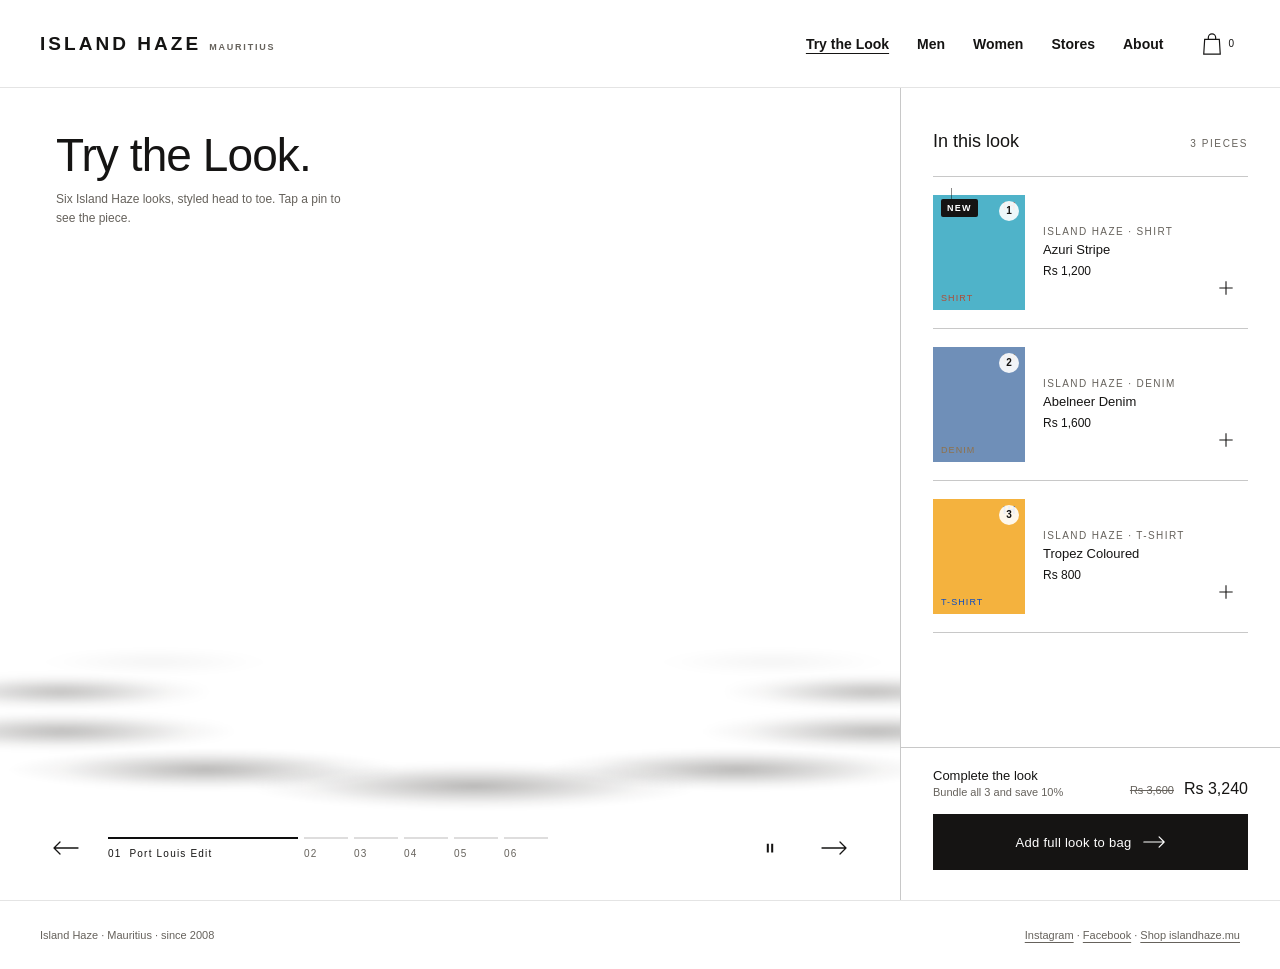
==== index.html @ d3ef1f1c "Island Haze Try the Look site Co-Authored-By: Claude Opus 5.5 <noreply@anthropic.com>" ====
<!doctype html>
<html lang="en">
<head>
<meta charset="utf-8">
<meta name="viewport" content="width=device-width,initial-scale=1">
<meta name="theme-color" content="#ffffff">
<title>Try the Look — Island Haze</title>
<meta name="description" content="Six Island Haze looks, styled head to toe. Explore the runway, isolate a look, and tap a pin to see the piece.">
<link rel="preload" as="image" href="https://reel-ref-try-the-look.vercel.app/assets/model-1-640.webp" fetchpriority="high">
<link rel="stylesheet" href="assets/css/site.css">
<link rel="stylesheet" href="assets/css/runway.css">
<script src="assets/js/data.js" defer></script>
<script src="assets/js/bag.js" defer></script>
<script src="assets/js/runway.js" defer></script>
</head>
<body>
<header class="site-header shopify-section-group-header-group">
  <a href="./" class="brand" aria-label="Island Haze home">ISLAND HAZE<small>MAURITIUS</small></a>
  <nav aria-label="Main navigation">
    <a href="./" aria-current="page">Try the Look</a>
    <a href="https://islandhaze.mu/men.html" target="_blank" rel="noopener noreferrer">Men</a>
    <a href="https://islandhaze.mu/women.html" target="_blank" rel="noopener noreferrer">Women</a>
    <a href="stores.html">Stores</a>
    <a href="about.html">About</a>
  </nav>
  <button id="open-bag" type="button" aria-label="Open styling bag">
    <svg width="22" height="24" viewBox="0 0 24 26" fill="none" stroke="currentColor" stroke-width="1.3" aria-hidden="true"><path d="M4 8h16l1 16H3L4 8zM8 8V6a4 4 0 0 1 8 0v2"/></svg>
    <span data-cart-count>0</span>
  </button>
</header>

<main id="runway">
  <runway-section id="Runway-islandhaze__the_runway" class="rw rw--add-icon rw--popup rw--list has-dividers has-border"
    data-feel="balanced" data-blur="true" data-mblur="true" data-style="ring" data-mstyle="classic" data-fit="true"
    data-height-mode="original" data-height-vh="100" data-mheight-mode="custom" data-mheight-vh="109" data-reflect="false"
    data-autoplay="true" data-speed="5000" data-after-add="stay" data-bundle-code=""
    data-msg-choose="Pick a size for: [items]" data-msg-error="Couldn’t add to bag. Please try again." data-msg-soldout="Sold out"
    style="--rw-c-stage:#ffffff;--rw-c-panel:#ffffff;--rw-c-text:#151413;--rw-c-muted:#66625c;--rw-c-accent:#0e0e0e;--rw-c-on-accent:#ffffff;--rw-c-line:#c8c8c8;--rw-card:#DFDFDF;--rw-hf:var(--font-heading--family, inherit);--rw-hw:400;--rw-h-d:46px;--rw-h-m:24px;--rw-sub-d:12px;--rw-sub-m:12px;--rw-eyebrow-d:11px;--rw-eyebrow-m:10px;--rw-label-d:10px;--rw-label-m:9px;--rw-chip-d:17px;--rw-chip-m:18px;--rw-ph-d:18px;--rw-ph-m:16px;--rw-pt-size-d:13px;--rw-pt-size-m:12px;--rw-price-d:12px;--rw-price-m:12px;--rw-opt-d:11px;--rw-opt-m:11px;--rw-total-d:16px;--rw-total-m:16px;--rw-thumb-d:92px;--rw-thumb-m:62px;--rw-tag-top:18px;--rw-tag-left:0px;--rw-thumb-radius:0px;--rw-morph:900ms;--rw-bar-r:20px;--rw-panel-w:380px;--rw-panel-pad-d:32px;--rw-radius:0px;--rw-max:none;--rw-speed:5s;--rw-ax:40%;--rw-btn-radius:0px;--rw-pill-radius:30px;--rw-add-radius:20px"></runway-section>
</main>

<footer class="site-footer">
  <span>Island Haze · Mauritius · since 2008</span>
  <span><a href="https://www.instagram.com/island.haze/" target="_blank" rel="noopener noreferrer">Instagram</a> · <a href="https://www.facebook.com/islandhaze.mu" target="_blank" rel="noopener noreferrer">Facebook</a> · <a href="https://islandhaze.mu/" target="_blank" rel="noopener noreferrer">Shop islandhaze.mu</a></span>
</footer>

<dialog id="bag-dialog" aria-labelledby="bag-title">
  <div class="bag-heading"><h2 id="bag-title">Your styling bag</h2><button id="close-bag" type="button" aria-label="Close styling bag">×</button></div>
  <p class="bag-note">A local outfit shortlist. No payment or order is collected here. Open a piece on islandhaze.mu to buy it.</p>
  <div id="bag-items"></div>
  <p id="bag-total"></p>
  <button id="export-bag" type="button">Download outfit shortlist</button>
</dialog>
<div id="bag-status" role="status" aria-live="polite"></div>
</body>
</html>
---- assets/css/site.css ----
@font-face {
  font-family: Inter;
  src: url(https://reel-ref-try-the-look.vercel.app/assets/inter-600.woff2) format('woff2');
  font-weight: 600; font-style: normal; font-display: swap;
}
:root {
  color-scheme: light;
  --font-body--family: Helvetica, Arial, sans-serif;
  --font-body--weight: 400;
  --font-heading--family: Helvetica, Arial, sans-serif;
  --font-heading--weight: 400;
  --color-primary-button-background: #151413;
  --color-primary-button-text: #fff;
  --style-border-radius-buttons-primary: 0px;
}
* { box-sizing: border-box }
html, body { margin: 0; padding: 0; max-width: 100%; font-family: Helvetica, Arial, sans-serif; color: #151413; background: #fff }
body { overflow-x: hidden }
button, input, select { font: inherit }
a { color: inherit; text-decoration: none }
button { color: inherit }
button, a { -webkit-tap-highlight-color: transparent }
button:focus-visible, a:focus-visible { outline: 2px solid #151413; outline-offset: 4px }
[hidden] { display: none !important }

/* ---------- Header ---------- */
.site-header { height: 88px; padding: 0 40px; display: flex; align-items: center; gap: 32px; border-bottom: 1px solid #e4e4e4; background: #fff; position: relative; z-index: 50 }
.brand { margin-right: auto; display: inline-flex; align-items: baseline; gap: 8px; font-family: Inter, Helvetica, Arial, sans-serif; font-weight: 600; font-size: 19px; letter-spacing: .16em; white-space: nowrap }
.brand small { font-size: 9px; letter-spacing: .2em; color: #66625c; font-weight: 600 }
.site-header nav { display: flex; gap: 28px; font-size: 14px; font-weight: 600; font-family: Inter, Helvetica, Arial, sans-serif }
.site-header nav a { padding: 12px 0 }
.site-header nav a:hover, .site-header nav a[aria-current="page"] { text-decoration: underline; text-underline-offset: 4px }
#open-bag { display: flex; align-items: center; justify-content: center; gap: 5px; background: none; border: 0; min-width: 44px; min-height: 44px; cursor: pointer }
#open-bag span { font-size: 10px }
@media (max-width: 749px) {
  .site-header { height: 68px; padding: 0 20px; gap: 18px }
  .brand { font-size: 14px; letter-spacing: .12em }
  .brand small { display: none }
  .site-header nav { gap: 14px; font-size: 11px }
  .site-header nav a { padding: 15px 0 }
  .site-header nav a:nth-child(2), .site-header nav a:nth-child(3), .site-header nav a:nth-child(5) { display: none }
  #open-bag { margin-left: 8px }
}

/* ---------- Placeholder tile (until real product photos are added) ---------- */
.ih-ph { display: grid; place-items: end start; width: 100%; height: 100%; padding: 8px; background: var(--ph, #ddd); position: relative; overflow: hidden }
.ih-ph::before { content: "IH"; position: absolute; right: 8px; top: 6px; font: 600 11px/1 Inter, Helvetica, Arial, sans-serif; letter-spacing: .14em; color: rgb(255 255 255/.85); mix-blend-mode: difference }
.ih-ph span { font-size: 9px; letter-spacing: .12em; text-transform: uppercase; color: #fff; mix-blend-mode: difference; line-height: 1.2 }

/* ---------- Bag dialog + toast ---------- */
#bag-dialog { border: 1px solid #d9d9d9; background: #fff; color: #151413; padding: 24px; width: min(560px, calc(100vw - 32px)); max-height: 85dvh; overflow: auto }
#bag-dialog::backdrop { background: #0005; backdrop-filter: blur(4px) }
.bag-heading { display: flex; justify-content: space-between; align-items: center; gap: 20px }
.bag-heading h2 { font-size: 25px; font-weight: 400; margin: 0 }
#close-bag { font-size: 28px; width: 44px; height: 44px; background: none; border: 0; cursor: pointer }
.bag-note { font-size: 12px; color: #666; line-height: 1.5 }
.bag-row { display: grid; grid-template-columns: 60px 1fr auto; gap: 18px; align-items: center; padding: 18px 0; border-bottom: 1px solid #ddd }
.bag-row > img, .bag-row > .ih-ph { width: 60px; height: 80px; object-fit: contain }
.bag-row h3 { font-size: 14px; font-weight: 400; margin: 0 0 8px }
.bag-row p { font-size: 12px; margin: 0 0 8px }
.bag-row a { font-size: 12px; text-decoration: underline; text-underline-offset: 3px }
.bag-remove { font-size: 20px; padding: 12px; background: none; border: 0; cursor: pointer }
#bag-total { text-align: right; font-size: 15px; padding: 12px 0; margin: 0 }
#export-bag { background: #151413; color: #fff; border: 0; padding: 16px 20px; width: 100%; cursor: pointer }
#export-bag:disabled { opacity: .4; cursor: default }
#bag-status { position: fixed; bottom: 24px; left: 50%; transform: translateX(-50%); background: #151413; color: #fff; padding: 12px 20px; font-size: 12px; z-index: 2147483002; opacity: 0; transition: opacity .25s; pointer-events: none }
#bag-status.is-on { opacity: 1 }

/* ---------- Simple content pages ---------- */
.page { max-width: 1180px; margin: 0 auto; padding: 72px 40px 96px }
.page-kicker { font-size: 10px; letter-spacing: .2em; text-transform: uppercase; color: #66625c; margin: 0 0 14px }
.page h1 { font-weight: 400; font-size: clamp(34px, 6vw, 72px); line-height: 1; letter-spacing: -.02em; margin: 0 0 20px }
.page-lede { font-size: 15px; line-height: 1.6; color: #66625c; max-width: 56ch; margin: 0 0 56px }
.store-grid { display: grid; grid-template-columns: repeat(auto-fill, minmax(250px, 1fr)); border-top: 1px solid #c8c8c8 }
.store { padding: 28px 24px 32px 0; border-bottom: 1px solid #c8c8c8 }
.store h2 { font-size: 20px; font-weight: 400; margin: 0 0 8px }
.store p { font-size: 13px; line-height: 1.55; margin: 0 0 6px; color: #66625c }
.store a { text-decoration: underline; text-underline-offset: 3px; color: #151413 }
.cols { display: grid; grid-template-columns: repeat(auto-fit, minmax(260px, 1fr)); gap: 40px; border-top: 1px solid #c8c8c8; padding-top: 32px }
.cols h2 { font-size: 13px; font-weight: 500; margin: 0 0 10px }
.cols p { font-size: 13px; line-height: 1.6; color: #66625c; margin: 0 }
.btn { display: inline-flex; align-items: center; gap: 12px; min-height: 56px; padding: 0 28px; background: #151413; color: #fff; font-size: 13px; font-weight: 500; letter-spacing: .02em; margin-top: 48px }
.site-footer { border-top: 1px solid #e4e4e4; padding: 28px 40px; display: flex; flex-wrap: wrap; gap: 12px 28px; justify-content: space-between; font-size: 11px; color: #66625c }
.site-footer a { text-decoration: underline; text-underline-offset: 3px }
@media (max-width: 749px) { .page { padding: 44px 20px 64px } .site-footer { padding: 24px 20px } }
@media (prefers-reduced-motion: reduce) { html { scroll-behavior: auto } #bag-status { transition: none } }
---- assets/css/runway.css ----
/* ===== Try the Look — runway section ===== */
runway-section {
  --rw-h: var(--rw-h-d); --rw-sub: var(--rw-sub-d); --rw-label: var(--rw-label-d); --rw-chip: var(--rw-chip-d);
  --rw-ph: var(--rw-ph-d); --rw-pt-size: var(--rw-pt-size-d); --rw-price: var(--rw-price-d); --rw-opt: var(--rw-opt-d);
  --rw-total: var(--rw-total-d); --rw-thumb: var(--rw-thumb-d); --rw-panel-pad: var(--rw-panel-pad-d); --rw-model-h: 560px;
  --rw-stage: var(--rw-c-stage); --rw-panel: var(--rw-c-panel); --rw-text: var(--rw-c-text); --rw-head: var(--rw-c-text);
  --rw-muted: var(--rw-c-muted); --rw-accent: var(--rw-c-accent); --rw-on-accent: var(--rw-c-on-accent); --rw-line: var(--rw-c-line);
  --rw-btn-bg: var(--color-primary-button-background, #151413); --rw-btn-fg: var(--color-primary-button-text, #fff);
  --rw-ease: cubic-bezier(.16,1,.3,1); --rw-ease-silk: cubic-bezier(.65,0,.35,1);
  --rw-ease-spring: cubic-bezier(.34,1.56,.64,1); --rw-ease-sheet: cubic-bezier(.32,.72,0,1);
  --rw-pin-base: .15s;
  display: block; position: relative; color: var(--rw-text); background: var(--rw-panel);
  font-family: var(--font-body--family); font-weight: var(--font-body--weight);
  -webkit-font-smoothing: antialiased;
}
.rw__sr { position: absolute; width: 1px; height: 1px; margin: -1px; padding: 0; overflow: hidden; clip: rect(0,0,0,0); white-space: nowrap; border: 0 }
.rw__sticky { height: var(--rw-frame-h, 100svh); display: flex; flex-direction: column }
.rw__grid { display: grid; grid-template-columns: minmax(0,1fr) var(--rw-panel-w); grid-template-rows: minmax(0,1fr); width: 100%; max-width: var(--rw-max); margin: 0 auto; flex: 1 1 auto; min-height: 0 }
.rw__left { position: relative; display: flex; flex-direction: column; background: var(--rw-stage); overflow: hidden; min-height: 0 }
.rw__panel { position: relative; background: var(--rw-panel) }
.rw__panel.has-rule { border-left: 1px solid var(--rw-line) }
.rw__panel-inner { position: absolute; inset: 0; display: flex; flex-direction: column }

/* Head */
.rw__head { display: flex; justify-content: space-between; align-items: flex-end; gap: 24px; padding: 44px 56px 0; position: relative; z-index: 5 }
.rw__intro { display: flex; flex-direction: column; gap: 12px; max-width: 640px }
.rw__title { margin: 0; font-family: var(--rw-hf); font-weight: var(--rw-hw); font-size: var(--rw-h); line-height: 1; letter-spacing: -.02em; color: var(--rw-head) }
.rw__sub { margin: 0; font-size: var(--rw-sub); line-height: 1.55; color: var(--rw-muted); max-width: 46ch }

/* Stage */
.rw__stage { position: relative; flex: 1 1 auto; min-height: 0; touch-action: pan-y; user-select: none; -webkit-user-select: none; cursor: grab; outline: none; overflow: hidden; z-index: 0 }
.rw__stage:focus-visible { box-shadow: inset 0 0 0 2px var(--rw-accent) }
.is-dragging .rw__stage { cursor: grabbing }
.rw__actors, .rw__heroes { position: absolute; inset: 0 }
.rw__heroes { pointer-events: none; z-index: 1500 }
.rw__model { position: absolute; left: 0; bottom: 0; transform-origin: 50% 100%; will-change: transform, opacity; opacity: 0 }
.rw__figure { position: relative; height: var(--rw-model-h); aspect-ratio: var(--rw-ar) }
.rw__art { position: absolute; inset: 0; transform: translateY(calc(var(--rw-foot, 0) * 100%)) }
.rw__art img { position: absolute; inset: 0; width: 100%; height: 100%; object-fit: contain; object-position: 50% 100%; pointer-events: none; -webkit-user-drag: none; opacity: 0 }
.rw__art img.is-decoded { opacity: 1 }
.rw__hit, .rw__zoom { position: absolute; inset: 0; z-index: 1; background: transparent; border: 0; border-radius: 24px; cursor: pointer; padding: 0 }
.rw__hit:focus-visible { outline: 2px solid var(--rw-accent); outline-offset: 6px }
.rw__zoom { cursor: zoom-in; pointer-events: auto }
.rw__shadow { position: absolute; left: 58%; bottom: 0; width: 150%; height: 9%; min-height: 14px; max-height: 46px; transform: translate(-50%, 50%); filter: blur(2px); pointer-events: none;
  background: radial-gradient(closest-side, rgb(20 16 12/.30), rgb(20 16 12/.14) 45%, rgb(20 16 12/.04) 75%, rgb(20 16 12/0)) }
.rw__hero { position: absolute; left: var(--rw-hx, 72%); bottom: var(--rw-hy, 30px); transform: translateX(-50%) scale(var(--rw-fs, 1)); transform-origin: 50% 100% }
.rw__morph { position: relative; opacity: 0; visibility: hidden }
.rw--still .rw__hero.is-on .rw__morph { opacity: 1; visibility: visible }
.rw__hero:not(.is-on) .rw__zoom { pointer-events: none }

/* Pins */
.rw__pins { position: absolute; inset: 0; z-index: 2 }
.rw--popup .rw__hero .rw__pin { display: none !important }
.rw__pin { position: absolute; width: 44px; height: 44px; margin: -22px 0 0 -22px; background: transparent; border: 0; padding: 0; display: grid; place-items: center; cursor: pointer; z-index: 2 }
.rw__pin-dot { position: relative; width: 24px; height: 24px; border-radius: 50%; display: grid; place-items: center; background: rgb(255 255 255/.86); -webkit-backdrop-filter: blur(6px); backdrop-filter: blur(6px); color: #151413; font-size: 11px; font-weight: 600; line-height: 1; box-shadow: 0 4px 14px -4px rgb(0 0 0/.35);
  transition: transform .5s cubic-bezier(.2,1.6,.4,1), background .25s, color .25s, box-shadow .25s }
.rw__pin-dot::before, .rw__pin-dot::after { content: ""; position: absolute; inset: -5px; border-radius: 50%; border: 1px solid rgb(255 255 255/.8); animation: rw-ring 2.6s cubic-bezier(.2,.6,.3,1) infinite; pointer-events: none }
.rw__pin-dot::before { border-color: rgb(255 255 255/.55); animation-delay: 1.3s }
.rw__pin:hover .rw__pin-dot, .rw__pin.is-hot .rw__pin-dot { transform: scale(1.3); background: var(--rw-accent); color: var(--rw-on-accent); box-shadow: 0 0 0 6px color-mix(in srgb, var(--rw-accent) 22%, transparent), 0 8px 20px -6px rgb(0 0 0/.45) }
.rw__pin:focus-visible { outline: none }
.rw__pin:focus-visible .rw__pin-dot { box-shadow: 0 0 0 2px #fff, 0 0 0 4px var(--rw-accent) }
.rw__pin::after { content: attr(data-tip); position: absolute; left: calc(100% - 6px); top: 50%; max-width: 200px; overflow: hidden; text-overflow: ellipsis; white-space: nowrap; padding: 7px 12px; border-radius: 999px;
  background: rgb(255 255 255/.88); -webkit-backdrop-filter: blur(10px); backdrop-filter: blur(10px); color: #151413; font-size: 11px; font-weight: 500; letter-spacing: .04em; line-height: 1; box-shadow: 0 10px 26px -12px rgb(0 0 0/.4);
  opacity: 0; transform: translate(-8px, -50%) scale(.96); transform-origin: left center; transition: opacity .35s, transform .6s var(--rw-ease); pointer-events: none }
.rw__pin.is-hot::after, .rw__pin:focus-visible::after { opacity: 1; transform: translate(0, -50%) }
@media (hover: hover) { .rw__pin:hover::after { opacity: 1; transform: translate(0, -50%) } }
@keyframes rw-ring { 0% { transform: scale(.8); opacity: .9 } 100% { transform: scale(1.7); opacity: 0 } }

/* Sweep */
.rw__sweep { position: absolute; inset: 0; z-index: 1550; mix-blend-mode: soft-light; pointer-events: none; overflow: hidden }
.rw__sweep::before { content: ""; position: absolute; top: -20%; bottom: -20%; left: 0; width: 42%; opacity: 0; transform: translateX(-130%) skewX(-12deg);
  background: linear-gradient(100deg, transparent, rgb(255 255 255/.25) 42%, rgb(255 255 255/.55) 50%, rgb(255 255 255/.25) 58%, transparent) }
.rw__stage.is-sweep .rw__sweep::before { animation: rw-sweep 1.5s var(--rw-ease-silk) }
@keyframes rw-sweep { 0% { transform: translateX(-130%) skewX(-12deg); opacity: 0 } 18% { opacity: 1 } 100% { transform: translateX(330%) skewX(-12deg); opacity: 0 } }

/* Cursor */
.rw--cursor .rw__stage, .rw--cursor .rw__stage * { cursor: none !important }
.rw__cursor { position: absolute; left: 0; top: 0; width: 0; height: 0; z-index: 1700; pointer-events: none }
.rw__cursor-in { position: absolute; left: -42px; top: -42px; width: 84px; height: 84px; border-radius: 50%; display: grid; place-items: center; color: var(--rw-text);
  border: 1px solid color-mix(in srgb, var(--rw-text) 28%, transparent); background: color-mix(in srgb, #fff 40%, transparent); -webkit-backdrop-filter: blur(6px); backdrop-filter: blur(6px);
  opacity: 0; transform: scale(.3); transition: transform .6s var(--rw-ease), opacity .35s, background .35s, border-color .35s, color .35s }
.rw__cursor-label { grid-area: 1/1; font-size: 10px; letter-spacing: .24em; padding-left: .24em; text-transform: uppercase; white-space: nowrap; opacity: 0; transition: opacity .25s, letter-spacing .7s var(--rw-ease) }
.rw__cursor.is-on .rw__cursor-in { opacity: 1; transform: scale(1) }
.rw__cursor.is-on .rw__cursor-drag { opacity: 1 }
.rw__cursor.is-view .rw__cursor-drag { opacity: 0 }
.rw__cursor.is-view .rw__cursor-view { opacity: 1 }
.rw__cursor.is-on.is-link .rw__cursor-in { transform: scale(.2); background: var(--rw-accent); border-color: transparent }
.rw__cursor.is-link .rw__cursor-label { opacity: 0 }
.is-dragging .rw__cursor.is-on .rw__cursor-in { transform: scale(.74); background: var(--rw-accent); border-color: var(--rw-accent); color: var(--rw-on-accent) }
.is-dragging .rw__cursor .rw__cursor-drag { opacity: 1; letter-spacing: .42em }
.is-dragging .rw__cursor .rw__cursor-view { opacity: 0 }

/* Walk line (phones) */
.rw__walk { display: none }

/* Controls */
.rw__controls { display: flex; align-items: center; gap: 20px; padding: 6px 44px 30px; position: relative; z-index: 5 }
.rw__icon { width: 44px; height: 44px; display: grid; place-items: center; border: 0; background: none; color: var(--rw-text); position: relative; cursor: pointer; padding: 0; flex: 0 0 auto }
.rw__icon::before { content: ""; position: absolute; inset: 2px; border-radius: 50%; border: 1px solid currentColor; opacity: 0; transform: scale(.55); transition: transform .7s var(--rw-ease), opacity .4s }
.rw__icon:hover::before { opacity: .22; transform: scale(1) }
.rw__icon svg { transition: transform .5s cubic-bezier(.2,1.6,.4,1) }
[data-rw-prev]:hover svg { transform: translateX(-4px) }
[data-rw-next]:hover svg { transform: translateX(4px) }
.rw__icon:active svg { transform: scale(.88) }
.rw__icon:focus-visible { outline: 2px solid var(--rw-accent); outline-offset: 2px; border-radius: 4px }
.rw__auto .rw__i-pause { display: none }
.rw__auto.is-playing .rw__i-pause { display: block }
.rw__auto.is-playing .rw__i-play { display: none }
.rw__ticks { flex: 1; display: flex; gap: 6px; min-width: 0 }
.rw__tick { flex: 0 1 44px; min-width: 14px; height: 44px; display: flex; flex-direction: column; justify-content: center; gap: 9px; color: var(--rw-muted); text-align: left; background: none; border: 0; padding: 0; cursor: pointer;
  transition: flex-basis .8s cubic-bezier(.2,1.25,.3,1), color .3s }
.rw__tick[aria-current="true"] { flex: 0 0 190px; color: var(--rw-text) }
.rw__tick:hover { color: var(--rw-text) }
.rw__tick-bar { display: block; height: 2px; width: 100%; overflow: hidden; position: relative; background: color-mix(in srgb, var(--rw-text) 14%, transparent); transition: transform .5s var(--rw-ease) }
.rw__tick:hover .rw__tick-bar { transform: scaleY(1.5) }
.rw__tick-bar::after { content: ""; position: absolute; inset: 0; background: var(--rw-text); transform: scaleX(0); transform-origin: left; transition: transform 1s var(--rw-ease), opacity .4s, background .4s }
.rw__tick.is-past .rw__tick-bar::after { transform: scaleX(1); opacity: .35 }
.rw__tick[aria-current="true"] .rw__tick-bar::after { transform: scaleX(1); background: var(--rw-accent); opacity: 1 }
.is-playing .rw__tick[aria-current="true"] .rw__tick-bar::after { transform: scaleX(0); transition: none }
.is-playing .rw__tick[aria-current="true"].is-run .rw__tick-bar::after { animation: rw-fill var(--rw-speed) linear forwards }
@keyframes rw-fill { from { transform: scaleX(0) } to { transform: scaleX(1) } }
.rw__tick-label { font-size: var(--rw-label); letter-spacing: .12em; white-space: nowrap; overflow: hidden; text-overflow: ellipsis; font-variant-numeric: tabular-nums; display: block }
.rw__tick-name { display: none }
.rw__tick[aria-current="true"] .rw__tick-name { display: inline; animation: rw-name-in 1.1s var(--rw-ease) .1s backwards }
@keyframes rw-name-in { from { opacity: 0; letter-spacing: .34em } }

/* Panel */
.rw__panel-head { display: flex; justify-content: space-between; align-items: baseline; gap: 12px; padding: 44px var(--rw-panel-pad) 18px }
.rw__panel-title { margin: 0; font-family: var(--rw-hf); font-weight: var(--rw-hw); font-size: var(--rw-ph); line-height: 1.1 }
.rw__label { font-size: var(--rw-label); letter-spacing: .16em; text-transform: uppercase; color: var(--rw-muted); white-space: nowrap; font-variant-numeric: tabular-nums }
.rw__label.is-swap { animation: rw-fade .8s var(--rw-ease) }
@keyframes rw-fade { from { opacity: 0; transform: translateY(6px) } }
.rw__look-panel { display: flex; flex-direction: column; flex: 1 1 auto; min-height: 0 }
.rw__mhead { display: none }
.rw__items { list-style: none; margin: 0; padding: 6px var(--rw-panel-pad) 20px; display: flex; flex-direction: column; overflow-y: auto; flex: 1 1 auto; min-height: 0; overscroll-behavior: contain; scrollbar-width: thin }
.rw__item { position: relative; display: grid; grid-template-columns: var(--rw-thumb) minmax(0,1fr) 44px; column-gap: 18px; align-items: center; padding: 18px 0 }
.has-dividers .rw__item { border-top: 1px solid var(--rw-line) }
.has-dividers .rw__item:last-child { border-bottom: 1px solid var(--rw-line) }
.rw__item::after { content: ""; position: absolute; left: 0; right: 0; bottom: -1px; height: 1px; background: var(--rw-accent); transform: scaleX(0); transform-origin: left; transition: transform .9s var(--rw-ease); pointer-events: none }
.rw__item.is-hot::after { transform: scaleX(1) }
@media (hover: hover) { .rw__item:hover::after { transform: scaleX(1) } }
.rw__media { display: block; position: relative; aspect-ratio: 4/5; border-radius: var(--rw-thumb-radius); overflow: hidden; background: color-mix(in srgb, var(--rw-text) 5%, #fff) }
.rw__media .ih-ph { padding-bottom: 6px }
.rw__media img { display: block }
.rw__media img, .rw__media .ih-ph { width: 100%; height: 100%; object-fit: cover; transition: transform 1.4s var(--rw-ease) }
.rw__item:hover .rw__media img, .rw__item:hover .rw__media .ih-ph { transform: scale(1.07) }
@media (hover: none) { .rw__item:hover .rw__media img, .rw__item:hover .rw__media .ih-ph { transform: none } }
.rw__num { position: absolute; top: 6px; right: 6px; width: 20px; height: 20px; border-radius: 50%; display: grid; place-items: center; background: rgb(255 255 255/.9); color: #151413; font-size: 10px; font-weight: 600; z-index: 1;
  transition: background .3s, color .3s, transform .45s cubic-bezier(.2,1.6,.4,1) }
.rw__item.is-hot .rw__num { background: var(--rw-accent); color: var(--rw-on-accent); transform: scale(1.12) }
@media (hover: hover) { .rw__item:hover .rw__num { background: var(--rw-accent); color: var(--rw-on-accent); transform: scale(1.12) } }
.rw__info { display: flex; flex-direction: column; gap: 5px; min-width: 0 }
.rw__type { font-size: 10px; letter-spacing: .14em; text-transform: uppercase; color: var(--rw-muted); white-space: nowrap; overflow: hidden; text-overflow: ellipsis }
.rw__name { font-size: var(--rw-pt-size); font-weight: 500; line-height: 1.3; align-self: flex-start; background: linear-gradient(currentColor, currentColor) 0 100% / 0 1px no-repeat; transition: background-size .7s var(--rw-ease) }
.rw__name:hover { background-size: 100% 1px }
.rw__price { font-size: var(--rw-price); display: flex; gap: 8px }
.rw__so { color: var(--rw-muted); text-transform: uppercase; letter-spacing: .12em; font-size: 10px; align-self: center }
.rw__tag { position: absolute; top: calc(var(--rw-tag-top) - 7px); left: calc(var(--rw-tag-left) + 8px); z-index: 2; display: flex; flex-direction: column; transform-origin: 10px 0; pointer-events: none }
.rw__tag::before { content: ""; width: 1px; height: 11px; margin-left: 10px; background: color-mix(in srgb, var(--rw-text) 50%, transparent) }
.rw__tag-text { background: var(--rw-text); color: var(--rw-panel); font-size: 9px; font-weight: 600; letter-spacing: .14em; text-transform: uppercase; padding: 4px 6px; border-radius: 2px }
.rw__item:hover .rw__tag { animation: rw-swing 1.4s cubic-bezier(.3,.7,.4,1) }
@keyframes rw-swing { 0% { transform: rotate(-16deg) } 25% { transform: rotate(11deg) } 45% { transform: rotate(-7deg) } 65% { transform: rotate(4deg) } 82% { transform: rotate(-2deg) } 100% { transform: rotate(0) } }

/* Add button */
.rw__add { width: 44px; height: 44px; display: grid; place-items: center; border: 0; background: none; align-self: end; position: relative; cursor: pointer; padding: 0 }
.rw__add svg { grid-area: 1/1; transition: transform .55s cubic-bezier(.2,1.6,.4,1), opacity .2s }
.rw__add .rw__i-check, .rw__add .rw__i-spin { opacity: 0 }
.rw__add::before { content: ""; position: absolute; inset: 4px; border-radius: var(--rw-add-radius); border: 1px solid currentColor; opacity: 0; transform: scale(.55); transition: transform .7s var(--rw-ease), opacity .4s }
.rw__add:hover::before, .is-picking .rw__add::before { opacity: .22; transform: scale(1) }
.rw__add:focus-visible { outline: 2px solid var(--rw-accent); outline-offset: 2px }
.is-picking .rw__add .rw__i-plus { transform: rotate(45deg) }
.is-loading .rw__add .rw__i-plus { opacity: 0 }
.is-loading .rw__add .rw__i-spin { opacity: 1; animation: rw-spin .8s linear infinite }
@keyframes rw-spin { to { transform: rotate(360deg) } }
.is-loading .rw__media::after { content: ""; position: absolute; inset: 0; background: linear-gradient(100deg, transparent 30%, rgb(255 255 255/.5) 50%, transparent 70%); animation: rw-shimmer 1.1s infinite }
@keyframes rw-shimmer { from { transform: translateX(-100%) } to { transform: translateX(100%) } }
.is-added .rw__add { cursor: default }
.is-added .rw__add .rw__i-plus { opacity: 0 }
.is-added .rw__add .rw__i-check { opacity: 1; color: var(--rw-accent); animation: rw-pop .6s cubic-bezier(.2,1.6,.4,1) }
.is-added .rw__add .rw__i-check path { stroke-dasharray: 24; stroke-dashoffset: 24; animation: rw-draw .7s var(--rw-ease) .1s forwards }
.is-added .rw__add::before { opacity: 0 }
.is-added .rw__add::after { content: ""; position: absolute; inset: 4px; border-radius: var(--rw-add-radius); border: 1px solid var(--rw-accent); animation: rw-burst 1s var(--rw-ease) forwards; pointer-events: none }
@keyframes rw-pop { 0% { transform: scale(.4) } 60% { transform: scale(1.25) } 100% { transform: scale(1) } }
@keyframes rw-draw { to { stroke-dashoffset: 0 } }
@keyframes rw-burst { from { transform: scale(.55); opacity: .9 } to { transform: scale(1.7); opacity: 0 } }

/* Picker */
.rw__picker { grid-column: 1 / -1; display: flex; flex-direction: column; gap: 14px; padding-top: 16px }
.rw__picker:not([hidden]) { animation: rw-drop .7s var(--rw-ease) }
.rw__picker:not([hidden]) .rw__opt, .rw__picker:not([hidden]) .rw__confirm { animation: rw-rise .8s var(--rw-ease) backwards }
.rw__picker:not([hidden]) .rw__confirm { animation-delay: .16s }
@keyframes rw-drop { from { opacity: 0; transform: translateY(-8px) } }
@keyframes rw-rise { from { opacity: 0; transform: translateY(14px) } }
.rw__picker-head { display: none }
.rw__opt { border: 0; padding: 0; margin: 0; min-width: 0 }
.rw__opt-name { font-size: var(--rw-opt); color: var(--rw-text); margin-bottom: 8px; padding: 0 }
.rw__opt-values { display: flex; flex-wrap: wrap; gap: 8px }
.rw__pill { position: relative; display: inline-flex }
.rw__pill input { position: absolute; inset: 0; opacity: 0; margin: 0; cursor: pointer; width: 100%; height: 100% }
.rw__pill-label { display: inline-flex; align-items: center; justify-content: center; min-width: 44px; min-height: 40px; padding: 0 14px; border-radius: var(--rw-pill-radius); border: 1px solid var(--rw-line); background: transparent; color: var(--rw-text); font-size: var(--rw-opt);
  transition: background .3s, color .3s, border-color .3s, transform .45s var(--rw-ease-spring), box-shadow .45s }
.rw__pill:hover .rw__pill-label { border-color: var(--rw-text) }
.rw__pill input:checked + .rw__pill-label { background: var(--rw-text); color: var(--rw-panel); border-color: var(--rw-text) }
.rw__pill:active .rw__pill-label { transform: scale(.94) }
.rw__pill input:focus-visible + .rw__pill-label { outline: 2px solid var(--rw-accent); outline-offset: 2px }
.rw__pill.is-unavailable .rw__pill-label { color: var(--rw-muted); background-image: linear-gradient(to top right, transparent calc(50% - .5px), currentColor calc(50% - .5px), currentColor calc(50% + .5px), transparent calc(50% + .5px)) }
.rw__pill.is-unavailable input:checked + .rw__pill-label { color: var(--rw-panel) }
.rw__confirm, .rw__cta { position: relative; overflow: hidden; border: 0; border-radius: var(--rw-btn-radius); background: var(--rw-btn-bg); color: var(--rw-btn-fg); display: flex; align-items: center; justify-content: center; cursor: pointer }
.rw__confirm { min-height: 46px; font-size: 11px; font-weight: 500; letter-spacing: .02em; gap: 10px; transition: transform .4s cubic-bezier(.2,1.5,.4,1) }
.rw__confirm::before, .rw__cta::before { content: ""; position: absolute; top: 0; bottom: 0; left: 0; width: 60%; transform: translateX(-140%) skewX(-18deg); background: linear-gradient(100deg, transparent, rgb(255 255 255/.26) 50%, transparent); pointer-events: none }
.rw__confirm:hover:not(:disabled) { transform: translateY(-1px) }
.rw__confirm:hover:not(:disabled)::before, .rw__cta:hover:not(:disabled)::before { transform: translateX(260%) skewX(-18deg); transition: transform 1.1s var(--rw-ease) }
.rw__confirm:disabled { opacity: .45; cursor: default }

/* Bundle */
.rw__bundle { padding: 20px var(--rw-panel-pad) 30px; display: flex; flex-direction: column; gap: 16px; background: var(--rw-panel) }
.rw__bundle.has-rule { border-top: 1px solid var(--rw-line) }
.rw__msg { margin: 0; font-size: 11px; line-height: 1.45; color: var(--rw-accent) }
.rw__msg:empty { display: none }
.rw__msg:not(:empty) { animation: rw-rise .6s var(--rw-ease) }
.rw__bundle-row { display: flex; justify-content: space-between; align-items: flex-end; gap: 12px }
.rw__bundle-copy { display: flex; flex-direction: column; gap: 3px }
.rw__bundle-title { font-size: 13px; font-weight: 500 }
.rw__bundle-note { font-size: 11px; color: var(--rw-muted) }
.rw__bundle-price { display: flex; align-items: baseline; gap: 10px; white-space: nowrap }
.rw__bundle-price s { font-size: 11px; color: var(--rw-muted) }
.rw__bundle-price strong { font-family: var(--rw-hf); font-weight: var(--rw-hw); font-size: var(--rw-total) }
.rw__cta { min-height: 56px; width: 100%; font-size: 13px; font-weight: 500; letter-spacing: .02em; gap: 12px;
  transition: transform .6s var(--rw-ease), background .45s, color .45s, box-shadow .6s var(--rw-ease) }
.rw__cta:hover:not(:disabled) { transform: translateY(-2px); box-shadow: 0 18px 34px -22px color-mix(in srgb, var(--rw-text) 80%, transparent) }
.rw__cta:active:not(:disabled) { transform: scale(.985) }
.rw__cta:disabled { opacity: .5; cursor: default }
.rw__cta-arrow { transition: transform .5s cubic-bezier(.2,1.6,.4,1) }
.rw__cta:hover .rw__cta-arrow { transform: translateX(4px) }
.rw__cta-spin, .rw__cta-m, .rw__cta-done { display: none }
.rw__cta.is-loading .rw__cta-arrow { display: none }
.rw__cta.is-loading .rw__cta-spin { display: block; animation: rw-spin .8s linear infinite }
.is-complete .rw__cta { background: var(--rw-accent); color: var(--rw-on-accent); animation: rw-glow 1.8s var(--rw-ease); cursor: default }
.is-complete .rw__cta-add, .is-complete .rw__cta-m, .is-complete .rw__cta-arrow { display: none !important }
.is-complete .rw__cta-done { display: inline; animation: rw-rise .7s var(--rw-ease) }
@keyframes rw-glow { from { box-shadow: 0 0 0 0 color-mix(in srgb, var(--rw-accent) 55%, transparent) } to { box-shadow: 0 0 0 16px color-mix(in srgb, var(--rw-accent) 0%, transparent) } }

/* Row entrance */
.rw__look-panel.is-in .rw__item { animation: rw-item-in 1.1s var(--rw-ease) backwards; animation-delay: calc(var(--i) * 85ms + 140ms) }
.rw__look-panel.is-in .rw__media { animation: rw-curtain 1.2s var(--rw-ease) backwards; animation-delay: calc(var(--i) * 85ms + 200ms) }
.rw__look-panel.is-in .rw__media > img, .rw__look-panel.is-in .rw__media > .ih-ph { animation: rw-media-in 1.8s var(--rw-ease) backwards; animation-delay: calc(var(--i) * 85ms + 200ms) }
.rw__look-panel.is-in .rw__bundle-row { animation: rw-rise 1s var(--rw-ease) .38s backwards }
.rw__look-panel.is-in .rw__cta { animation: rw-rise 1s var(--rw-ease) .46s backwards }
.rw__look-panel.is-in.is-complete .rw__cta { animation: rw-glow 1.8s var(--rw-ease) }
@keyframes rw-item-in { from { opacity: 0; transform: translateY(26px); filter: blur(8px) } }
@keyframes rw-curtain { from { clip-path: inset(0 0 100% 0) } to { clip-path: inset(0) } }
@keyframes rw-media-in { from { transform: scale(1.22); filter: saturate(.4) brightness(1.08) } }

/* Intro reveal */
.rw--js .rw__title, .rw--js .rw__sub, .rw--js .rw__panel-head { opacity: 0; transform: translateY(22px); filter: blur(8px) }
.rw--js .rw__title { letter-spacing: .03em }
.rw--js .rw__stage, .rw--js .rw__controls, .rw--js .rw__panel { opacity: 0 }
.rw--js.is-revealed .rw__title, .rw--js.is-revealed .rw__sub, .rw--js.is-revealed .rw__panel-head { opacity: 1; transform: none; filter: none;
  transition: opacity 1.1s var(--rw-ease), transform 1.4s var(--rw-ease), filter 1.1s var(--rw-ease), letter-spacing 1.8s var(--rw-ease) }
.rw--js.is-revealed .rw__title { letter-spacing: -.02em; transition-delay: .12s }
.rw--js.is-revealed .rw__sub { transition-delay: .26s }
.rw--js.is-revealed .rw__panel-head { transition-delay: .34s }
.rw--js.is-revealed .rw__stage { opacity: 1; transition: opacity 1.6s var(--rw-ease) .1s }
.rw--js.is-revealed .rw__panel { opacity: 1; transition: opacity 1.2s var(--rw-ease) .25s }
.rw--js.is-revealed .rw__controls { opacity: 1; transition: opacity 1.2s var(--rw-ease) .55s }

/* Popup (View look) */
.rw__lb { position: absolute; inset: 0; z-index: 40; visibility: hidden; pointer-events: none; transition: visibility 0s linear .95s }
.rw__lb::before { content: ""; position: absolute; inset: 0; background: var(--rw-stage); opacity: 0; transition: opacity .6s var(--rw-ease) .15s }
.rw--zoom .rw__lb { visibility: visible; pointer-events: auto; transition: none }
.rw--zoom .rw__lb::before { opacity: 1; transition: opacity .45s }
.rw__actors, .rw__heroes, .rw__head, .rw__walk { transition: opacity .7s var(--rw-ease) .2s }
.rw--zoom .rw__actors, .rw--zoom .rw__heroes, .rw--zoom .rw__head, .rw--zoom .rw__walk { opacity: 0 !important; pointer-events: none; transition: opacity .35s }
.rw__lb-stage { position: absolute; inset: 88px 48px 48px; display: flex; align-items: flex-end; justify-content: center; cursor: zoom-out }
.rw__lb-model { position: relative; flex: 0 0 auto; cursor: default; transition: transform .95s var(--rw-ease) }
.rw__lb-model .rw__pin { display: grid !important }
.rw__lb-model .rw__pin-dot { animation: rw-pin-in .9s var(--rw-ease-spring) backwards; animation-delay: calc(var(--pi) * 110ms + .6s) }
@keyframes rw-pin-in { from { transform: scale(0); opacity: 0 } to { transform: scale(1); opacity: 1 } }
.rw__lb-top { position: absolute; top: 0; left: 0; right: 0; display: flex; justify-content: space-between; align-items: center; gap: 16px; padding: 32px 32px 0 56px; opacity: 0; transform: translateY(-10px); z-index: 2 }
.rw--zoom .rw__lb-top { opacity: 1; transform: none; transition: opacity .8s .35s, transform 1s var(--rw-ease) .35s }
.rw__lb-cap { margin: 0; display: flex; flex-direction: column; gap: 6px; min-width: 0 }
.rw__lb-kicker { font-size: 10px; letter-spacing: .2em; text-transform: uppercase; color: var(--rw-muted); font-variant-numeric: tabular-nums }
.rw__lb-name { font-family: var(--rw-hf); font-weight: var(--rw-hw); font-size: var(--rw-chip); line-height: 1.1; white-space: nowrap; overflow: hidden; text-overflow: ellipsis }
.rw__lb-close { width: 48px; height: 48px; border-radius: 50%; display: grid; place-items: center; flex: 0 0 auto; cursor: pointer; border: 1px solid color-mix(in srgb, var(--rw-text) 22%, transparent);
  background: color-mix(in srgb, #fff 55%, transparent); -webkit-backdrop-filter: blur(8px); backdrop-filter: blur(8px); transition: transform .6s var(--rw-ease), border-color .6s var(--rw-ease) }
.rw__lb-close:hover { transform: rotate(90deg); border-color: var(--rw-text) }
.rw__lb-close:focus-visible { outline: 2px solid var(--rw-accent); outline-offset: 3px }
.rw__lb-hint { position: absolute; bottom: 16px; left: 50%; transform: translateX(-50%); margin: 0; font-size: 10px; letter-spacing: .2em; text-transform: uppercase; color: var(--rw-muted); pointer-events: none; white-space: nowrap; opacity: 0; z-index: 2 }
.rw--zoom .rw__lb-hint { opacity: 1; transition: opacity 1s var(--rw-ease) 1.1s }

/* ===== Mid widths ===== */
@media (min-width: 750px) and (max-width: 1099px) {
  .rw__grid { grid-template-columns: minmax(0,1fr) min(var(--rw-panel-w), 380px) }
  .rw__head { padding: 36px 32px 0; flex-direction: column; align-items: flex-start }
  .rw__controls { padding: 6px 22px 26px }
  .rw__tick[aria-current="true"] { flex-basis: 130px }
}

/* ===== Phones ===== */
@media (max-width: 749px) {
  runway-section { --rw-h: var(--rw-h-m); --rw-label: var(--rw-label-m); --rw-chip: var(--rw-chip-m); --rw-ph: var(--rw-ph-m); --rw-pt-size: var(--rw-pt-size-m); --rw-thumb: var(--rw-thumb-m); --rw-panel-pad: 20px }
  .rw__grid { display: flex; flex-direction: column; position: relative; overflow: hidden }
  .rw__left { flex: 1 1 auto; z-index: 1; padding-bottom: var(--rw-bar-r) }
  .rw__head { flex-direction: column; align-items: stretch; gap: 18px; padding: 30px 20px 0 }
  .rw__intro { gap: 10px }
  .rw__title { font-size: min(var(--rw-h), 11.5vw) }
  .rw__controls { display: none }
  .rw__walk { display: block; position: absolute; left: 50%; bottom: 8px; z-index: 1600; width: min(140px, 38%); transform: translateX(-50%) }
  .rw__walk-line { display: block; height: 2px; background: color-mix(in srgb, var(--rw-text) 14%, transparent); position: relative; overflow: hidden }
  .rw__walk-line::after { content: ""; position: absolute; inset: 0; background: var(--rw-accent); transform: scaleX(var(--rw-progress, .167)); transform-origin: left; transition: transform 1.1s var(--rw-ease) }
  .rw__panel { position: relative; z-index: 2; flex: 0 0 auto; max-height: none; overflow: visible; margin-top: calc(var(--rw-bar-r) * -1); border-radius: var(--rw-bar-r) var(--rw-bar-r) 0 0 }
  .rw__panel.has-rule { border-left: 0 }
  .rw__panel-inner { position: static }
  .rw__panel-head { display: none }
  .rw__mhead { display: flex; align-items: baseline; justify-content: space-between; gap: 12px; padding: 12px 20px 6px }
  .rw__mhead-title { font-family: var(--rw-hf); font-weight: var(--rw-hw); font-size: var(--rw-ph); line-height: 1.15; white-space: nowrap; overflow: hidden; text-overflow: ellipsis }
  .rw__look-panel.is-in .rw__mhead { animation: rw-fade .8s var(--rw-ease) }
  .rw__items { flex-direction: row; flex: 0 0 auto; gap: 0; padding: 10px 20px 6px; overflow-x: auto; overflow-y: hidden; scroll-snap-type: x mandatory; scroll-padding-inline: 20px; overscroll-behavior-x: contain; scrollbar-width: none; -webkit-overflow-scrolling: touch }
  .rw__items::-webkit-scrollbar { display: none }
  .rw__item { flex: 0 0 calc(100% - 64px); scroll-snap-align: start; margin-right: 16px; padding: 6px 16px 6px 0; column-gap: 14px }
  .rw__item:last-child { margin-right: 0 }
  .has-dividers .rw__item, .has-dividers .rw__item:last-child { border-top: 0; border-bottom: 0 }
  .has-dividers .rw__item:not(:last-child) { border-right: 1px solid var(--rw-line) }
  .rw__add { align-self: center }
  .rw__media:active img, .rw__media:active .ih-ph { transform: scale(1.04) }
  .rw__tag { left: 6px; top: -1px }
  .rw__look-panel.is-in .rw__item { animation: rw-card-in .9s var(--rw-ease) backwards; animation-delay: calc(var(--i) * 80ms + 100ms) }
  .rw__look-panel.is-in .rw__media, .rw__look-panel.is-in .rw__media > img, .rw__look-panel.is-in .rw__media > .ih-ph { animation: none }
  .rw__bundle { padding: 10px 20px calc(16px + env(safe-area-inset-bottom)); gap: 10px }
  .rw__bundle.has-rule { border-top: 0 }
  .rw__bundle-row { display: none }
  .rw__cta { min-height: 54px }
  .rw__cta-add, .rw__cta-arrow { display: none }
  .rw__cta-m { display: inline }
  .rw__look-panel.is-in .rw__cta { animation: rw-rise 1s var(--rw-ease) .3s backwards }
  .rw__item .rw__picker { display: none !important }
  .rw__lb { bottom: var(--rw-bar-r) }
  .rw__lb-stage { inset: 72px 16px 40px }
  .rw__lb-top { padding: 16px 12px 0 20px }
  .rw__lb-close { width: 44px; height: 44px }
  .rw__lb-hint { bottom: 12px }
  .rw__pin::after { max-width: 150px }
}
@keyframes rw-card-in { from { opacity: 0; transform: translateY(10px) } }
@media (max-width: 374px) {
  .rw__head { padding: 22px 16px 0 }
  .rw__mhead { padding-left: 16px; padding-right: 16px }
  .rw__items { padding-left: 16px; padding-right: 16px; scroll-padding-inline: 16px }
  .rw__bundle { padding-left: 16px; padding-right: 16px }
  .rw__item { flex-basis: calc(100% - 44px); column-gap: 12px }
}
@media (max-height: 520px) and (orientation: landscape) {
  .rw__head { padding-top: 14px }
  .rw__sub { display: none }
  .rw__title { font-size: min(var(--rw-h), 36px) }
  .rw__panel-head { padding-top: 18px; padding-bottom: 10px }
  .rw__controls { padding-bottom: 8px }
}

/* ===== Phone size sheet (host lives on <body>) ===== */
.rw-sheet-host .rw__pick-scrim { position: fixed; inset: 0; z-index: 2147483000; background: rgb(12 10 8/.38); border: 0; padding: 0; opacity: 0; transition: opacity .5s var(--rw-ease); -webkit-tap-highlight-color: transparent }
.rw-sheet-host.is-open .rw__pick-scrim { opacity: 1 }
.rw-sheet-host .rw__picker { position: fixed; left: 0; right: 0; bottom: 0; z-index: 2147483001; max-height: min(82vh, 640px); overflow-y: auto; overscroll-behavior: contain; display: flex; flex-direction: column;
  gap: 18px; padding: 14px 20px calc(20px + env(safe-area-inset-bottom)); background: var(--rw-panel); color: var(--rw-text); border-radius: var(--rw-bar-r) var(--rw-bar-r) 0 0; box-shadow: 0 -24px 60px -24px rgb(0 0 0/.4);
  animation: rw-sheet-up .65s var(--rw-ease-sheet) }
.rw-sheet-host .rw__picker::before { content: ""; width: 34px; height: 4px; border-radius: 2px; background: color-mix(in srgb, var(--rw-text) 16%, transparent); align-self: center; flex: 0 0 auto }
@keyframes rw-sheet-up { from { transform: translateY(100%) } to { transform: none } }
.rw-sheet-host .rw__picker-head { display: grid; grid-template-columns: 52px 1fr 44px; gap: 14px; align-items: center; padding-bottom: 16px; border-bottom: 1px solid var(--rw-line) }
.rw-sheet-host .rw__picker-thumb { width: 52px; aspect-ratio: 4/5; overflow: hidden; border-radius: var(--rw-thumb-radius) }
.rw-sheet-host .rw__picker-thumb img, .rw-sheet-host .rw__picker-thumb .ih-ph { width: 100%; height: 100%; object-fit: cover }
.rw-sheet-host .rw__picker-title { font-size: var(--rw-pt-size); font-weight: 500; display: block }
.rw-sheet-host .rw__picker-price { font-size: var(--rw-price); color: var(--rw-muted); display: block; margin-top: 4px }
.rw-sheet-host .rw__pick-close { width: 44px; height: 44px; display: grid; place-items: center; background: none; border: 0; color: inherit; transition: transform .4s var(--rw-ease) }
.rw-sheet-host .rw__pick-close:active { transform: rotate(90deg) scale(.9) }
.rw-sheet-host .rw__confirm { min-height: 54px }

/* ===== Reduced motion ===== */
@media (prefers-reduced-motion: reduce) {
  runway-section *, runway-section *::before, runway-section *::after, .rw-sheet-host *, .rw-sheet-host *::before, .rw-sheet-host *::after { animation: none !important; transition: none !important }
  .is-added .rw__add .rw__i-check path { stroke-dashoffset: 0 }
  .rw--js .rw__title, .rw--js .rw__sub, .rw--js .rw__panel-head { transition: none !important }
}
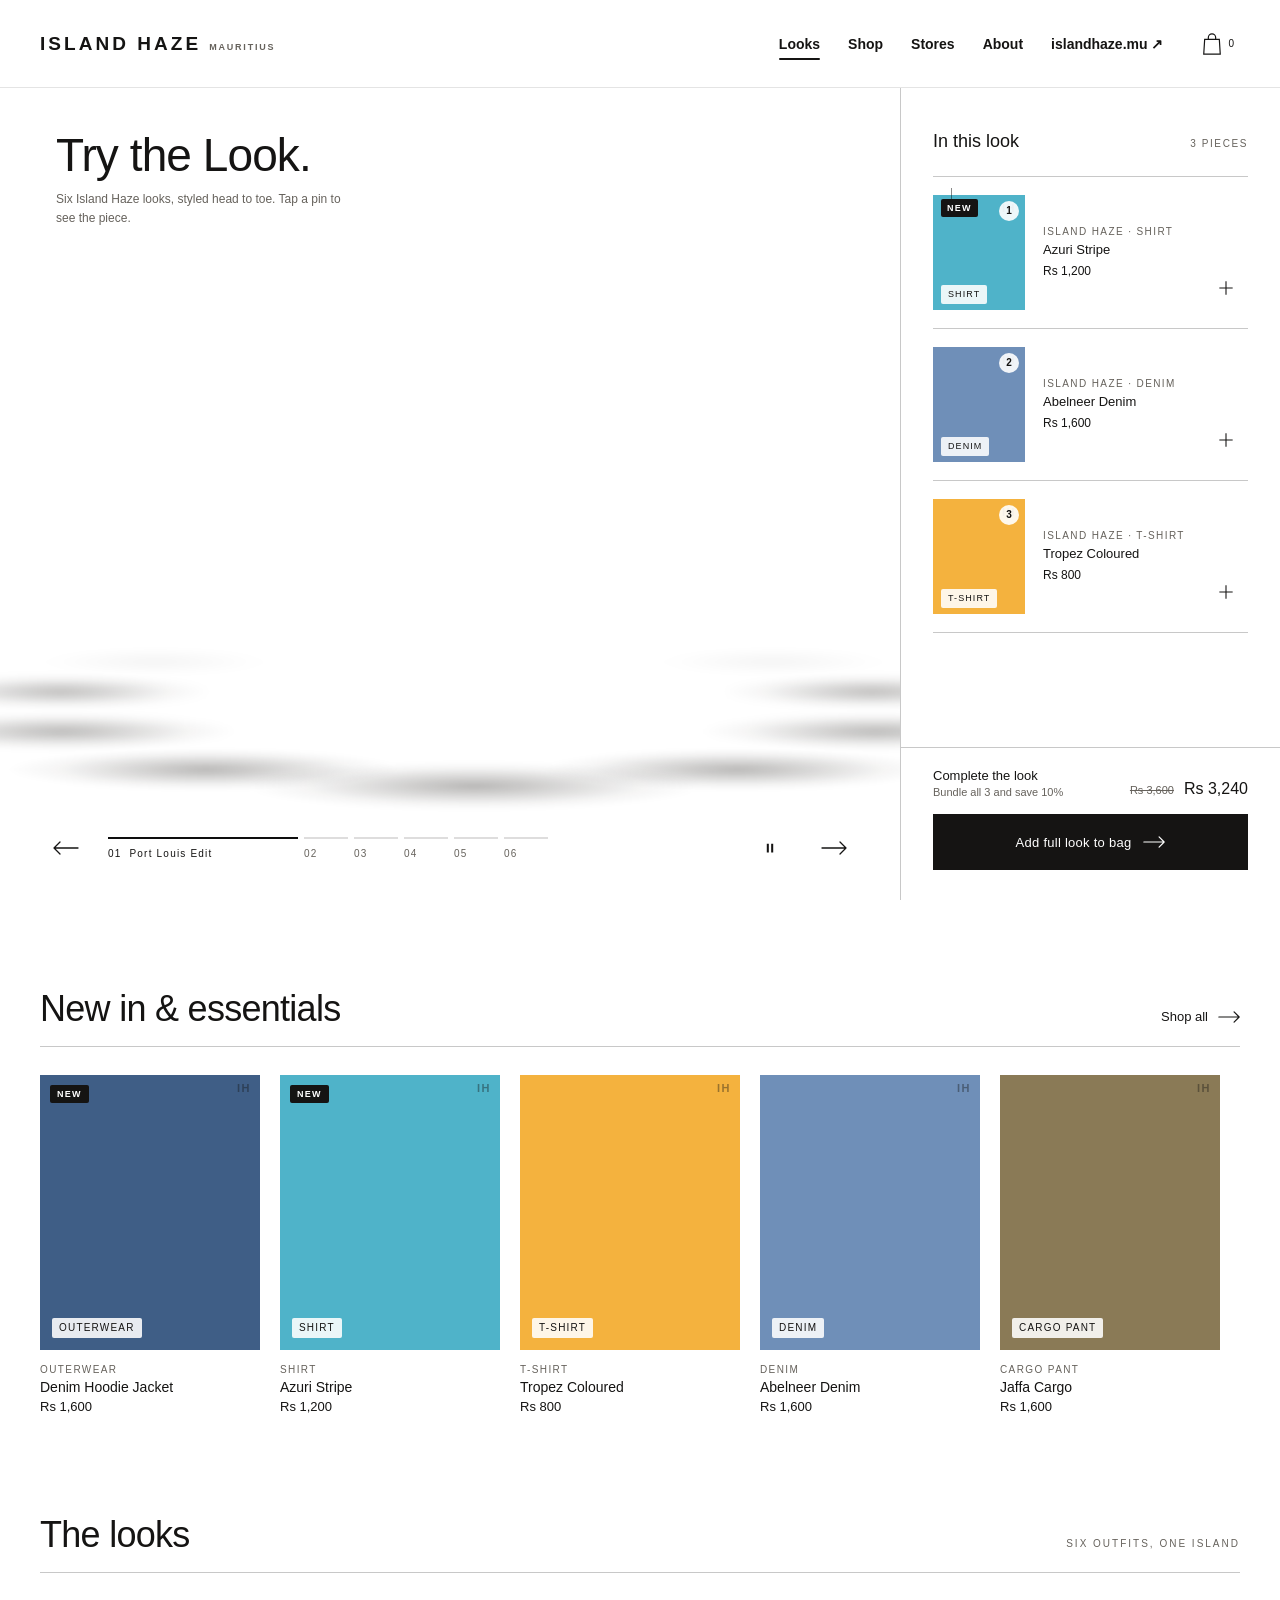
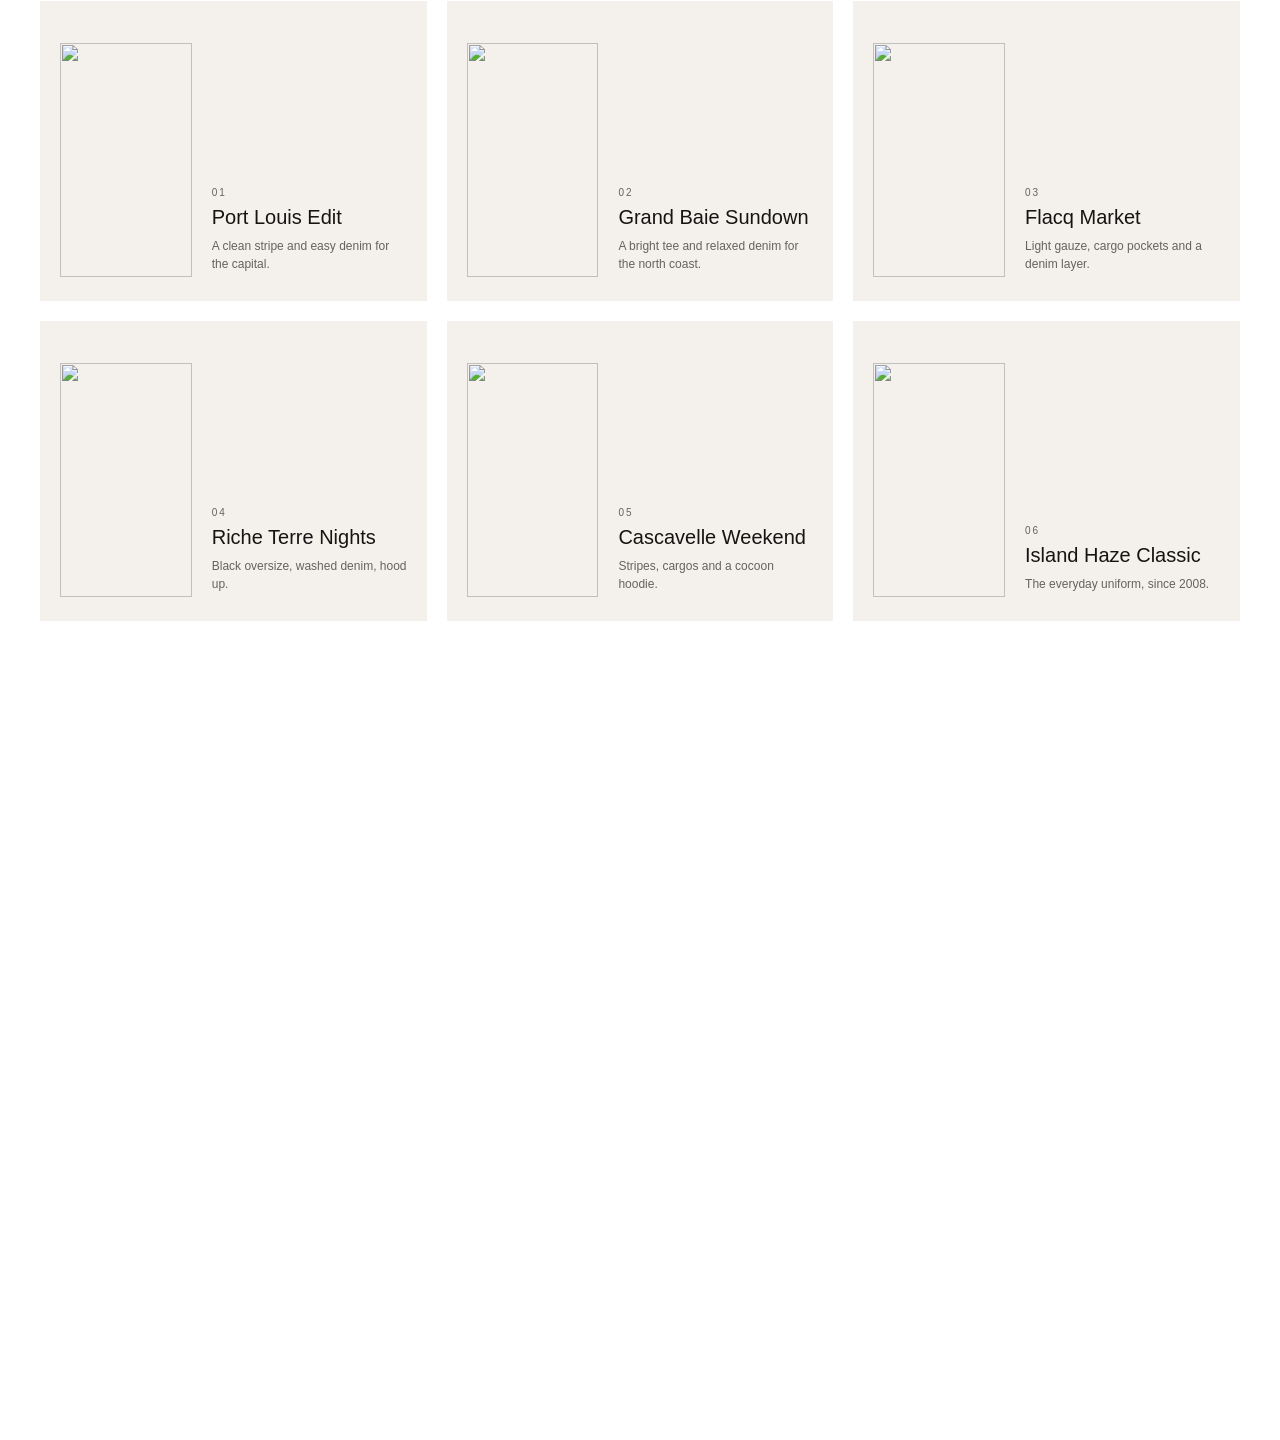
==== commit 89676d0e: "Multi-page site: shop, product pages, bag, intro, view transitions, prefetch Co-Authored-By: Claude " ====
--- a/index.html
+++ b/index.html
@@ -4,51 +4,124 @@
 <meta charset="utf-8">
 <meta name="viewport" content="width=device-width,initial-scale=1">
 <meta name="theme-color" content="#ffffff">
-<title>Try the Look — Island Haze</title>
+<title>Try the Look — Island Haze Mauritius</title>
 <meta name="description" content="Six Island Haze looks, styled head to toe. Explore the runway, isolate a look, and tap a pin to see the piece.">
+<meta property="og:title" content="Try the Look — Island Haze Mauritius">
+<meta property="og:description" content="Six Island Haze looks, styled head to toe. Explore the runway, isolate a look, and tap a pin to see the piece.">
+<link rel="icon" href="data:image/svg+xml,%3Csvg xmlns='http://www.w3.org/2000/svg' viewBox='0 0 32 32'%3E%3Crect width='32' height='32' fill='%23151413'/%3E%3Ctext x='16' y='21' font-family='Arial' font-size='13' font-weight='700' fill='%23fff' text-anchor='middle'%3EIH%3C/text%3E%3C/svg%3E">
+<script>document.documentElement.classList.add('js');try{if(!sessionStorage.getItem('ih-intro')&&!matchMedia('(prefers-reduced-motion: reduce)').matches&&!document.prerendering){document.documentElement.classList.add('ih-intro-on')}sessionStorage.setItem('ih-intro','1')}catch(e){}</script>
+<link rel="preconnect" href="https://reel-ref-try-the-look.vercel.app" crossorigin>
+<link rel="preload" href="https://reel-ref-try-the-look.vercel.app/assets/inter-600.woff2" as="font" type="font/woff2" crossorigin>
 <link rel="preload" as="image" href="https://reel-ref-try-the-look.vercel.app/assets/model-1-640.webp" fetchpriority="high">
-<link rel="stylesheet" href="assets/css/site.css">
-<link rel="stylesheet" href="assets/css/runway.css">
-<script src="assets/js/data.js" defer></script>
-<script src="assets/js/bag.js" defer></script>
-<script src="assets/js/runway.js" defer></script>
+<link rel="stylesheet" href="assets/css/runway.css?v=mws1tuly">
+<link rel="stylesheet" href="assets/css/site.css?v=mws1tuly">
+<script src="assets/js/data.js?v=mws1tuly" defer></script>
+<script src="assets/js/bag.js?v=mws1tuly" defer></script>
+<script src="assets/js/site.js?v=mws1tuly" defer></script>
+<script src="assets/js/runway.js?v=mws1tuly" defer></script>
+<script type="speculationrules">{"prerender":[{"where":{"and":[{"or":[{"href_matches":"*.html"},{"href_matches":"./"}]},{"not":{"selector_matches":"[target=_blank], [download]"}}]},"eagerness":"moderate"}],"prefetch":[{"where":{"and":[{"or":[{"href_matches":"*.html"},{"href_matches":"./"}]},{"not":{"selector_matches":"[target=_blank], [download]"}}]},"eagerness":"eager"}]}</script>
 </head>
-<body>
+<body data-page="home">
+<div class="ih-intro" aria-hidden="true">
+  <div class="ih-intro__haze"><i></i><i></i><i></i></div>
+  <div class="ih-intro__mark"><span class="ih-intro__line"><span class="ih-intro__l" style="--i:0">I</span><span class="ih-intro__l" style="--i:1">S</span><span class="ih-intro__l" style="--i:2">L</span><span class="ih-intro__l" style="--i:3">A</span><span class="ih-intro__l" style="--i:4">N</span><span class="ih-intro__l" style="--i:5">D</span></span><span class="ih-intro__line ih-intro__line--2"><span class="ih-intro__l" style="--i:0">H</span><span class="ih-intro__l" style="--i:1">A</span><span class="ih-intro__l" style="--i:2">Z</span><span class="ih-intro__l" style="--i:3">E</span></span></div>
+  <div class="ih-intro__foot"><span>Mauritius</span><span class="ih-intro__bar"></span><span>Since 2008</span></div>
+</div>
+<a class="skip" href="#main">Skip to content</a>
 <header class="site-header shopify-section-group-header-group">
   <a href="./" class="brand" aria-label="Island Haze home">ISLAND HAZE<small>MAURITIUS</small></a>
-  <nav aria-label="Main navigation">
-    <a href="./" aria-current="page">Try the Look</a>
-    <a href="https://islandhaze.mu/men.html" target="_blank" rel="noopener noreferrer">Men</a>
-    <a href="https://islandhaze.mu/women.html" target="_blank" rel="noopener noreferrer">Women</a>
-    <a href="stores.html">Stores</a>
-    <a href="about.html">About</a>
-  </nav>
+  <nav class="site-nav" aria-label="Main navigation"><a href="./" aria-current="page">Looks<span class="nav-ind" aria-hidden="true"></span></a><a href="shop.html">Shop</a><a href="stores.html">Stores</a><a href="about.html">About</a><a href="https://islandhaze.mu/" target="_blank" rel="noopener noreferrer">islandhaze.mu <span aria-hidden="true">↗</span></a></nav>
   <button id="open-bag" type="button" aria-label="Open styling bag">
     <svg width="22" height="24" viewBox="0 0 24 26" fill="none" stroke="currentColor" stroke-width="1.3" aria-hidden="true"><path d="M4 8h16l1 16H3L4 8zM8 8V6a4 4 0 0 1 8 0v2"/></svg>
     <span data-cart-count>0</span>
   </button>
+  <button id="open-menu" type="button" aria-label="Open menu" aria-expanded="false" aria-controls="menu-dialog"><span></span><span></span></button>
 </header>
-
-<main id="runway">
+<main id="main">
   <runway-section id="Runway-islandhaze__the_runway" class="rw rw--add-icon rw--popup rw--list has-dividers has-border"
     data-feel="balanced" data-blur="true" data-mblur="true" data-style="ring" data-mstyle="classic" data-fit="true"
     data-height-mode="original" data-height-vh="100" data-mheight-mode="custom" data-mheight-vh="109" data-reflect="false"
     data-autoplay="true" data-speed="5000" data-after-add="stay" data-bundle-code=""
     data-msg-choose="Pick a size for: [items]" data-msg-error="Couldn’t add to bag. Please try again." data-msg-soldout="Sold out"
     style="--rw-c-stage:#ffffff;--rw-c-panel:#ffffff;--rw-c-text:#151413;--rw-c-muted:#66625c;--rw-c-accent:#0e0e0e;--rw-c-on-accent:#ffffff;--rw-c-line:#c8c8c8;--rw-card:#DFDFDF;--rw-hf:var(--font-heading--family, inherit);--rw-hw:400;--rw-h-d:46px;--rw-h-m:24px;--rw-sub-d:12px;--rw-sub-m:12px;--rw-eyebrow-d:11px;--rw-eyebrow-m:10px;--rw-label-d:10px;--rw-label-m:9px;--rw-chip-d:17px;--rw-chip-m:18px;--rw-ph-d:18px;--rw-ph-m:16px;--rw-pt-size-d:13px;--rw-pt-size-m:12px;--rw-price-d:12px;--rw-price-m:12px;--rw-opt-d:11px;--rw-opt-m:11px;--rw-total-d:16px;--rw-total-m:16px;--rw-thumb-d:92px;--rw-thumb-m:62px;--rw-tag-top:18px;--rw-tag-left:0px;--rw-thumb-radius:0px;--rw-morph:900ms;--rw-bar-r:20px;--rw-panel-w:380px;--rw-panel-pad-d:32px;--rw-radius:0px;--rw-max:none;--rw-speed:5s;--rw-ax:40%;--rw-btn-radius:0px;--rw-pill-radius:30px;--rw-add-radius:20px"></runway-section>
+  <section class="home-sec" aria-labelledby="new-in">
+    <div class="sec-head"><h2 id="new-in">New in &amp; essentials</h2><a class="link-arrow" href="shop.html">Shop all <svg width="22" height="12" viewBox="0 0 26 14" fill="none" stroke="currentColor" stroke-width="1.4" stroke-linecap="round" stroke-linejoin="round" aria-hidden="true"><path d="M1 7h24M19 1l6 6-6 6"/></svg></a></div>
+    <div class="rail"><a class="card" href="product-denim-hoodie-jacket.html" data-card="denim-hoodie-jacket" data-cat="outerwear" data-price="1600" data-stock="in" data-order="0" style="--ci:0">
+  <span class="card__media" data-vt-media><span class="ih-ph" style="--ph:#3f5e86" role="img" aria-label="Denim Hoodie Jacket"><span>Outerwear</span></span><span class="card__tag">New</span></span>
+  <span class="card__meta"><span class="card__type">Outerwear</span><span class="card__name">Denim Hoodie Jacket</span><span class="card__price">Rs 1,600</span></span>
+</a><a class="card" href="product-azuri-stripe.html" data-card="azuri-stripe" data-cat="tops" data-price="1200" data-stock="in" data-order="1" style="--ci:1">
+  <span class="card__media" data-vt-media><span class="ih-ph" style="--ph:#4fb3c9" role="img" aria-label="Azuri Stripe"><span>Shirt</span></span><span class="card__tag">New</span></span>
+  <span class="card__meta"><span class="card__type">Shirt</span><span class="card__name">Azuri Stripe</span><span class="card__price">Rs 1,200</span></span>
+</a><a class="card" href="product-tropez-coloured.html" data-card="tropez-coloured" data-cat="tops" data-price="800" data-stock="in" data-order="2" style="--ci:2">
+  <span class="card__media" data-vt-media><span class="ih-ph" style="--ph:#f4b23e" role="img" aria-label="Tropez Coloured"><span>T-shirt</span></span></span>
+  <span class="card__meta"><span class="card__type">T-shirt</span><span class="card__name">Tropez Coloured</span><span class="card__price">Rs 800</span></span>
+</a><a class="card" href="product-abelneer-denim.html" data-card="abelneer-denim" data-cat="bottoms" data-price="1600" data-stock="in" data-order="3" style="--ci:3">
+  <span class="card__media" data-vt-media><span class="ih-ph" style="--ph:#6f8fb8" role="img" aria-label="Abelneer Denim"><span>Denim</span></span></span>
+  <span class="card__meta"><span class="card__type">Denim</span><span class="card__name">Abelneer Denim</span><span class="card__price">Rs 1,600</span></span>
+</a><a class="card" href="product-jaffa-cargo.html" data-card="jaffa-cargo" data-cat="bottoms" data-price="1600" data-stock="in" data-order="4" style="--ci:4">
+  <span class="card__media" data-vt-media><span class="ih-ph" style="--ph:#8a7a56" role="img" aria-label="Jaffa Cargo"><span>Cargo pant</span></span></span>
+  <span class="card__meta"><span class="card__type">Cargo pant</span><span class="card__name">Jaffa Cargo</span><span class="card__price">Rs 1,600</span></span>
+</a><a class="card" href="product-bahamas-gauze.html" data-card="bahamas-gauze" data-cat="tops" data-price="1100" data-stock="in" data-order="5" style="--ci:5">
+  <span class="card__media" data-vt-media><span class="ih-ph" style="--ph:#e9dcc3" role="img" aria-label="Bahamas Gauze"><span>Gauze shirt</span></span></span>
+  <span class="card__meta"><span class="card__type">Gauze shirt</span><span class="card__name">Bahamas Gauze</span><span class="card__price">Rs 1,100</span></span>
+</a><a class="card" href="product-boxette-moment.html" data-card="boxette-moment" data-cat="tops" data-price="1000" data-stock="out" data-order="6" style="--ci:6">
+  <span class="card__media" data-vt-media><span class="ih-ph" style="--ph:#232323" role="img" aria-label="Boxette Moment"><span>Oversize T-shirt</span></span><span class="card__tag card__tag--out">Sold out</span></span>
+  <span class="card__meta"><span class="card__type">Oversize T-shirt</span><span class="card__name">Boxette Moment</span><span class="card__price">Rs 1,000</span></span>
+</a><a class="card" href="product-cocoon-freedom.html" data-card="cocoon-freedom" data-cat="outerwear" data-price="1600" data-stock="out" data-order="7" style="--ci:7">
+  <span class="card__media" data-vt-media><span class="ih-ph" style="--ph:#f2d43a" role="img" aria-label="Cocoon Freedom"><span>Oversize hoodie</span></span><span class="card__tag card__tag--out">Sold out</span></span>
+  <span class="card__meta"><span class="card__type">Oversize hoodie</span><span class="card__name">Cocoon Freedom</span><span class="card__price">Rs 1,600</span></span>
+</a></div>
+  </section>
+  <section class="home-sec" aria-labelledby="the-looks">
+    <div class="sec-head"><h2 id="the-looks">The looks</h2><span class="sec-note">Six outfits, one island</span></div>
+    <div class="looks-grid"><a class="look-card" href="#look-1" data-look="0" style="--ci:0">
+      <span class="look-card__media"><img src="https://reel-ref-try-the-look.vercel.app/assets/model-1-640.webp" alt="" width="640" height="1138" loading="lazy" decoding="async"></span>
+      <span class="look-card__meta"><span class="look-card__num">01</span><span class="look-card__name">Port Louis Edit</span><span class="look-card__desc">A clean stripe and easy denim for the capital.</span></span>
+    </a><a class="look-card" href="#look-2" data-look="1" style="--ci:1">
+      <span class="look-card__media"><img src="https://reel-ref-try-the-look.vercel.app/assets/model-5-640.webp" alt="" width="640" height="1138" loading="lazy" decoding="async"></span>
+      <span class="look-card__meta"><span class="look-card__num">02</span><span class="look-card__name">Grand Baie Sundown</span><span class="look-card__desc">A bright tee and relaxed denim for the north coast.</span></span>
+    </a><a class="look-card" href="#look-3" data-look="2" style="--ci:2">
+      <span class="look-card__media"><img src="https://reel-ref-try-the-look.vercel.app/assets/model-4-640.webp" alt="" width="640" height="1138" loading="lazy" decoding="async"></span>
+      <span class="look-card__meta"><span class="look-card__num">03</span><span class="look-card__name">Flacq Market</span><span class="look-card__desc">Light gauze, cargo pockets and a denim layer.</span></span>
+    </a><a class="look-card" href="#look-4" data-look="3" style="--ci:3">
+      <span class="look-card__media"><img src="https://reel-ref-try-the-look.vercel.app/assets/model-6-640.webp" alt="" width="640" height="1138" loading="lazy" decoding="async"></span>
+      <span class="look-card__meta"><span class="look-card__num">04</span><span class="look-card__name">Riche Terre Nights</span><span class="look-card__desc">Black oversize, washed denim, hood up.</span></span>
+    </a><a class="look-card" href="#look-5" data-look="4" style="--ci:4">
+      <span class="look-card__media"><img src="https://reel-ref-try-the-look.vercel.app/assets/model-3-640.webp" alt="" width="640" height="1138" loading="lazy" decoding="async"></span>
+      <span class="look-card__meta"><span class="look-card__num">05</span><span class="look-card__name">Cascavelle Weekend</span><span class="look-card__desc">Stripes, cargos and a cocoon hoodie.</span></span>
+    </a><a class="look-card" href="#look-6" data-look="5" style="--ci:5">
+      <span class="look-card__media"><img src="https://reel-ref-try-the-look.vercel.app/assets/model-2-640.webp" alt="" width="640" height="1138" loading="lazy" decoding="async"></span>
+      <span class="look-card__meta"><span class="look-card__num">06</span><span class="look-card__name">Island Haze Classic</span><span class="look-card__desc">The everyday uniform, since 2008.</span></span>
+    </a></div>
+  </section>
+  <section class="home-sec home-stores" aria-labelledby="visit">
+    <div class="haze-band" aria-hidden="true"></div>
+    <div class="home-stores__in">
+      <p class="page-kicker">Four stores across the island</p>
+      <h2 id="visit">Come try it on.</h2>
+      <p>Riche Terre Mall · Cœur de Ville Flacq · Cascavelle Mall · La Croisette</p>
+      <a class="btn" href="stores.html">Find a store <svg width="22" height="12" viewBox="0 0 26 14" fill="none" stroke="currentColor" stroke-width="1.4" stroke-linecap="round" stroke-linejoin="round" aria-hidden="true"><path d="M1 7h24M19 1l6 6-6 6"/></svg></a>
+    </div>
+  </section>
 </main>
-
 <footer class="site-footer">
-  <span>Island Haze · Mauritius · since 2008</span>
-  <span><a href="https://www.instagram.com/island.haze/" target="_blank" rel="noopener noreferrer">Instagram</a> · <a href="https://www.facebook.com/islandhaze.mu" target="_blank" rel="noopener noreferrer">Facebook</a> · <a href="https://islandhaze.mu/" target="_blank" rel="noopener noreferrer">Shop islandhaze.mu</a></span>
+  <div class="foot-brand"><span class="brand">ISLAND HAZE</span><p>Colourful, fun streetwear for the young at heart. Mauritius, since 2008.</p></div>
+  <nav class="foot-col" aria-label="Explore"><h2>Explore</h2><a href="./">Try the Look</a><a href="shop.html">Shop all</a><a href="bag.html">Styling bag</a></nav>
+  <nav class="foot-col" aria-label="Visit"><h2>Visit</h2><a href="stores.html">Stores</a><a href="about.html">About</a><a href="https://islandhaze.mu/" target="_blank" rel="noopener noreferrer">islandhaze.mu <span aria-hidden="true">↗</span></a></nav>
+  <nav class="foot-col" aria-label="Follow"><h2>Follow</h2><a href="https://www.instagram.com/island.haze/" target="_blank" rel="noopener noreferrer">Instagram <span aria-hidden="true">↗</span></a><a href="https://www.facebook.com/islandhaze.mu" target="_blank" rel="noopener noreferrer">Facebook <span aria-hidden="true">↗</span></a></nav>
+  <p class="foot-note">Prices are for reference. Buy in store or on islandhaze.mu.</p>
 </footer>
-
+<dialog id="menu-dialog" class="menu" aria-label="Menu">
+  <div class="menu-top"><span class="brand">ISLAND HAZE</span><button type="button" class="menu-close" data-close-menu aria-label="Close menu">×</button></div>
+  <nav class="menu-links"><a href="./" style="--i:0" aria-current="page"><span class="menu-num">01</span>Looks</a><a href="shop.html" style="--i:1"><span class="menu-num">02</span>Shop</a><a href="stores.html" style="--i:2"><span class="menu-num">03</span>Stores</a><a href="about.html" style="--i:3"><span class="menu-num">04</span>About</a></nav>
+  <div class="menu-foot"><a href="https://islandhaze.mu/" target="_blank" rel="noopener noreferrer">Shop islandhaze.mu <span aria-hidden="true">↗</span></a><a href="https://www.instagram.com/island.haze/" target="_blank" rel="noopener noreferrer">Instagram <span aria-hidden="true">↗</span></a></div>
+</dialog>
 <dialog id="bag-dialog" aria-labelledby="bag-title">
   <div class="bag-heading"><h2 id="bag-title">Your styling bag</h2><button id="close-bag" type="button" aria-label="Close styling bag">×</button></div>
   <p class="bag-note">A local outfit shortlist. No payment or order is collected here. Open a piece on islandhaze.mu to buy it.</p>
   <div id="bag-items"></div>
   <p id="bag-total"></p>
-  <button id="export-bag" type="button">Download outfit shortlist</button>
+  <div class="bag-actions"><a class="btn btn--ghost" href="bag.html">View bag</a><button id="export-bag" type="button">Download shortlist</button></div>
 </dialog>
 <div id="bag-status" role="status" aria-live="polite"></div>
 </body>
--- a/assets/css/site.css
+++ b/assets/css/site.css
@@ -12,43 +12,327 @@
   --color-primary-button-background: #151413;
   --color-primary-button-text: #fff;
   --style-border-radius-buttons-primary: 0px;
+  --ink: #151413; --muted: #66625c; --line: #c8c8c8; --soft: #f4f1ec;
+  --amber: #f4b23e; --coral: #ff7a59; --lagoon: #4fb3c9; --sea: #1f6f8b;
+  --ease: cubic-bezier(.16,1,.3,1); --ease-io: cubic-bezier(.76,0,.24,1);
 }
 * { box-sizing: border-box }
 html, body { margin: 0; padding: 0; max-width: 100%; font-family: Helvetica, Arial, sans-serif; color: #151413; background: #fff }
-body { overflow-x: hidden }
+body { overflow-x: hidden; -webkit-font-smoothing: antialiased }
 button, input, select { font: inherit }
 a { color: inherit; text-decoration: none }
 button { color: inherit }
 button, a { -webkit-tap-highlight-color: transparent }
-button:focus-visible, a:focus-visible { outline: 2px solid #151413; outline-offset: 4px }
+button:focus-visible, a:focus-visible, select:focus-visible { outline: 2px solid #151413; outline-offset: 4px }
 [hidden] { display: none !important }
-
-/* ---------- Header ---------- */
+img { max-width: 100% }
+.skip { position: absolute; left: 12px; top: -60px; z-index: 100; background: var(--ink); color: #fff; padding: 10px 14px; font-size: 12px }
+.skip:focus { top: 12px }
+.u { text-decoration: underline; text-underline-offset: 3px }
+
+/* =========================================================
+   Intro (first visit per session)
+   ========================================================= */
+.ih-intro { display: none }
+.ih-intro-on body { overflow: hidden }
+.ih-intro-on .ih-intro, .ih-intro.is-leaving {
+  display: grid; place-items: center; position: fixed; inset: 0; z-index: 2147483600; background: #fbf8f3; overflow: hidden; cursor: pointer;
+  animation: ih-intro-out .95s var(--ease-io) 2.15s forwards;
+}
+.ih-intro.is-skip { animation: ih-intro-skip .7s var(--ease-io) forwards !important }
+@keyframes ih-intro-out { from { clip-path: inset(0 0 0 0) } to { clip-path: inset(0 0 100% 0) } }
+@keyframes ih-intro-skip { from { clip-path: inset(0 0 0 0) } to { clip-path: inset(0 0 100% 0) } }
+.ih-intro__haze { position: absolute; inset: -20%; pointer-events: none }
+.ih-intro__haze i { position: absolute; width: 70vmax; height: 70vmax; border-radius: 50%; opacity: 0; will-change: transform, opacity; animation: ih-haze 3.2s var(--ease) forwards }
+.ih-intro__haze i:nth-child(1) { left: -5%; top: 5%; background: radial-gradient(closest-side, color-mix(in srgb, var(--amber) 75%, transparent), transparent) }
+.ih-intro__haze i:nth-child(2) { right: -10%; top: 25%; background: radial-gradient(closest-side, color-mix(in srgb, var(--coral) 55%, transparent), transparent); animation-delay: .15s }
+.ih-intro__haze i:nth-child(3) { left: 25%; bottom: -15%; background: radial-gradient(closest-side, color-mix(in srgb, var(--lagoon) 60%, transparent), transparent); animation-delay: .3s }
+@keyframes ih-haze { 0% { opacity: 0; transform: scale(.55) translate3d(0, 6%, 0) } 60% { opacity: .9 } 100% { opacity: .75; transform: scale(1.08) translate3d(0, -4%, 0) } }
+.ih-intro__mark { position: relative; display: flex; flex-direction: column; align-items: center; font-family: Inter, Helvetica, Arial, sans-serif; font-weight: 600; font-size: clamp(64px, 17vw, 230px); line-height: .86; letter-spacing: .01em; color: var(--ink);
+  animation: ih-mark-out .95s var(--ease-io) 2.15s forwards }
+.ih-intro.is-skip .ih-intro__mark { animation: ih-mark-skip .7s var(--ease-io) forwards }
+@keyframes ih-mark-out { to { transform: translate3d(0, -12vh, 0); opacity: 0 } }
+@keyframes ih-mark-skip { to { transform: translate3d(0, -12vh, 0); opacity: 0 } }
+.ih-intro__line { display: block; overflow: hidden; padding: 0 .04em .06em }
+.ih-intro__l { display: inline-block; transform: translate3d(0, 108%, 0) rotate(6deg); transform-origin: 0 100%; animation: ih-l-in 1.1s var(--ease) forwards; animation-delay: calc(.12s + var(--i) * 55ms) }
+.ih-intro__line--2 .ih-intro__l { animation-delay: calc(.32s + var(--i) * 70ms);
+  background: linear-gradient(90deg, var(--amber), var(--coral), var(--lagoon), var(--sea)); background-size: 400% 100%; background-position: calc(var(--i) * 33%) 0;
+  -webkit-background-clip: text; background-clip: text; color: transparent }
+@keyframes ih-l-in { to { transform: none } }
+.ih-intro__foot { position: absolute; left: 50%; bottom: max(36px, 7vh); transform: translateX(-50%); display: flex; align-items: center; gap: 16px; font-size: 10px; letter-spacing: .28em; text-transform: uppercase; color: var(--muted); white-space: nowrap; opacity: 0; animation: ih-fade .8s var(--ease) .7s forwards }
+.ih-intro__bar { display: block; width: min(160px, 26vw); height: 1px; background: var(--ink); transform: scaleX(0); transform-origin: left; animation: ih-bar 1.5s var(--ease-io) .65s forwards }
+@keyframes ih-fade { to { opacity: 1 } }
+@keyframes ih-bar { to { transform: scaleX(1) } }
+
+/* =========================================================
+   Page transitions — native cross-document View Transitions
+   ========================================================= */
+@view-transition { navigation: auto; }
+.site-header { view-transition-name: site-header }
+.nav-ind { view-transition-name: nav-ind }
+::view-transition-group(site-header) { animation: none }
+::view-transition-old(site-header), ::view-transition-new(site-header) { animation: none; mix-blend-mode: normal }
+::view-transition-old(root) { animation: vt-out .34s cubic-bezier(.4,0,1,1) both }
+::view-transition-new(root) { animation: vt-in .72s var(--ease) .06s both }
+@keyframes vt-out { to { opacity: 0; transform: translate3d(0, -18px, 0) scale(.995) } }
+@keyframes vt-in { from { opacity: 0; transform: translate3d(0, 26px, 0) } }
+::view-transition-group(nav-ind) { animation-duration: .7s; animation-timing-function: var(--ease) }
+::view-transition-group(product-media) { animation-duration: .75s; animation-timing-function: var(--ease); z-index: 10 }
+::view-transition-old(product-media), ::view-transition-new(product-media) { height: 100%; object-fit: cover; animation-duration: .75s }
+::view-transition-group(*) { animation-timing-function: var(--ease) }
+@supports not (view-transition-name: none) {
+  main { animation: vt-in .7s var(--ease) both }
+}
+
+/* =========================================================
+   Header + menu
+   ========================================================= */
 .site-header { height: 88px; padding: 0 40px; display: flex; align-items: center; gap: 32px; border-bottom: 1px solid #e4e4e4; background: #fff; position: relative; z-index: 50 }
 .brand { margin-right: auto; display: inline-flex; align-items: baseline; gap: 8px; font-family: Inter, Helvetica, Arial, sans-serif; font-weight: 600; font-size: 19px; letter-spacing: .16em; white-space: nowrap }
 .brand small { font-size: 9px; letter-spacing: .2em; color: #66625c; font-weight: 600 }
-.site-header nav { display: flex; gap: 28px; font-size: 14px; font-weight: 600; font-family: Inter, Helvetica, Arial, sans-serif }
-.site-header nav a { padding: 12px 0 }
-.site-header nav a:hover, .site-header nav a[aria-current="page"] { text-decoration: underline; text-underline-offset: 4px }
+.site-nav { display: flex; gap: 28px; font-size: 14px; font-weight: 600; font-family: Inter, Helvetica, Arial, sans-serif }
+.site-nav a { padding: 12px 0; position: relative; transition: color .3s }
+.site-nav a::after { content: ""; position: absolute; left: 0; right: 0; bottom: 6px; height: 1px; background: currentColor; transform: scaleX(0); transform-origin: right; transition: transform .5s var(--ease) }
+.site-nav a:hover::after { transform: scaleX(1); transform-origin: left }
+.site-nav a[aria-current="page"]::after { display: none }
+.nav-ind { position: absolute; left: 0; right: 0; bottom: 4px; height: 2px; background: var(--ink); border-radius: 2px }
 #open-bag { display: flex; align-items: center; justify-content: center; gap: 5px; background: none; border: 0; min-width: 44px; min-height: 44px; cursor: pointer }
-#open-bag span { font-size: 10px }
+#open-bag span { font-size: 10px; display: inline-block }
+#open-bag span.is-bump { animation: ih-bump .6s cubic-bezier(.2,1.6,.4,1) }
+@keyframes ih-bump { 0% { transform: scale(1) } 40% { transform: scale(1.7) } 100% { transform: scale(1) } }
+#open-menu { display: none; width: 44px; height: 44px; background: none; border: 0; padding: 0; cursor: pointer; flex-direction: column; justify-content: center; align-items: center; gap: 6px }
+#open-menu span { display: block; width: 20px; height: 1.5px; background: currentColor }
+
+.menu { position: fixed; inset: 0; width: 100%; max-width: none; height: 100dvh; max-height: none; margin: 0; padding: 0 20px calc(24px + env(safe-area-inset-bottom)); border: 0; background: #fbf8f3; color: var(--ink); flex-direction: column }
+.menu[open] { display: flex; animation: menu-in .55s var(--ease) }
+.menu.is-closing { animation: menu-out .28s cubic-bezier(.4,0,1,1) forwards }
+.menu::backdrop { background: transparent }
+@keyframes menu-in { from { clip-path: inset(0 0 100% 0) } to { clip-path: inset(0) } }
+@keyframes menu-out { to { clip-path: inset(0 0 100% 0) } }
+.menu-top { height: 68px; display: flex; align-items: center; justify-content: space-between }
+.menu-top .brand { font-size: 14px; letter-spacing: .12em }
+.menu-close { width: 44px; height: 44px; font-size: 30px; background: none; border: 0; cursor: pointer }
+.menu-links { display: flex; flex-direction: column; margin-top: 6vh }
+.menu-links a { display: flex; align-items: baseline; gap: 14px; font-size: clamp(40px, 13vw, 64px); line-height: 1.12; letter-spacing: -.02em; padding: 4px 0; border-bottom: 1px solid #e2ddd5 }
+.menu[open] .menu-links a { animation: menu-link .8s var(--ease) backwards; animation-delay: calc(.12s + var(--i) * 60ms) }
+.menu-links a[aria-current="page"] { color: var(--sea) }
+.menu-num { font-size: 10px; letter-spacing: .2em; color: var(--muted); font-variant-numeric: tabular-nums }
+@keyframes menu-link { from { opacity: 0; transform: translate3d(0, 30px, 0) } }
+.menu-foot { margin-top: auto; display: flex; flex-wrap: wrap; gap: 12px 24px; font-size: 13px }
+.menu-foot a { text-decoration: underline; text-underline-offset: 3px }
+
 @media (max-width: 749px) {
-  .site-header { height: 68px; padding: 0 20px; gap: 18px }
+  .site-header { height: 68px; padding: 0 12px 0 20px; gap: 4px }
   .brand { font-size: 14px; letter-spacing: .12em }
   .brand small { display: none }
-  .site-header nav { gap: 14px; font-size: 11px }
-  .site-header nav a { padding: 15px 0 }
-  .site-header nav a:nth-child(2), .site-header nav a:nth-child(3), .site-header nav a:nth-child(5) { display: none }
-  #open-bag { margin-left: 8px }
-}
-
-/* ---------- Placeholder tile (until real product photos are added) ---------- */
+  .site-nav { display: none }
+  #open-menu { display: flex }
+}
+
+/* =========================================================
+   Buttons, links
+   ========================================================= */
+.btn { position: relative; overflow: hidden; display: inline-flex; align-items: center; justify-content: center; gap: 12px; min-height: 56px; padding: 0 28px; background: var(--ink); color: #fff; border: 1px solid var(--ink); font-size: 13px; font-weight: 500; letter-spacing: .02em; cursor: pointer;
+  transition: transform .6s var(--ease), box-shadow .6s var(--ease), background .3s, color .3s, opacity .3s }
+.btn::before { content: ""; position: absolute; top: 0; bottom: 0; left: 0; width: 60%; transform: translateX(-140%) skewX(-18deg); background: linear-gradient(100deg, transparent, rgb(255 255 255/.26) 50%, transparent); pointer-events: none }
+.btn:hover:not(:disabled)::before { transform: translateX(260%) skewX(-18deg); transition: transform 1.1s var(--ease) }
+.btn:hover:not(:disabled) { transform: translateY(-2px); box-shadow: 0 18px 34px -22px rgb(21 20 19/.8) }
+.btn:active:not(:disabled) { transform: scale(.985) }
+.btn svg { transition: transform .5s cubic-bezier(.2,1.6,.4,1) }
+.btn:hover svg { transform: translateX(4px) }
+.btn:disabled { opacity: .4; cursor: default }
+.btn--ghost { background: transparent; color: var(--ink) }
+.btn--ghost::before { background: linear-gradient(100deg, transparent, rgb(21 20 19/.06) 50%, transparent) }
+.btn--block { width: 100% }
+.btn.is-loading { opacity: .7; pointer-events: none }
+.btn.is-done { background: var(--sea); border-color: var(--sea) }
+.link-btn { background: none; border: 0; padding: 8px 0; font-size: 12px; text-decoration: underline; text-underline-offset: 3px; cursor: pointer; color: var(--muted) }
+.link-btn:disabled { opacity: .4; cursor: default }
+.link-arrow { display: inline-flex; align-items: center; gap: 10px; font-size: 13px; font-weight: 500 }
+.link-arrow svg { transition: transform .5s cubic-bezier(.2,1.6,.4,1) }
+.link-arrow:hover svg { transform: translateX(4px) }
+.row-btns { display: flex; flex-wrap: wrap; gap: 12px; margin-top: 28px }
+
+/* =========================================================
+   Placeholder tile (until real product photos are added)
+   ========================================================= */
 .ih-ph { display: grid; place-items: end start; width: 100%; height: 100%; padding: 8px; background: var(--ph, #ddd); position: relative; overflow: hidden }
-.ih-ph::before { content: "IH"; position: absolute; right: 8px; top: 6px; font: 600 11px/1 Inter, Helvetica, Arial, sans-serif; letter-spacing: .14em; color: rgb(255 255 255/.85); mix-blend-mode: difference }
-.ih-ph span { font-size: 9px; letter-spacing: .12em; text-transform: uppercase; color: #fff; mix-blend-mode: difference; line-height: 1.2 }
-
-/* ---------- Bag dialog + toast ---------- */
+.ih-ph::before { content: "IH"; position: absolute; right: 9px; top: 8px; font: 600 11px/1 Inter, Helvetica, Arial, sans-serif; letter-spacing: .14em; color: rgb(21 20 19/.4) }
+.ih-ph span { font-size: 9px; letter-spacing: .12em; text-transform: uppercase; color: #151413; background: rgb(255 255 255/.88); padding: 4px 7px; border-radius: 2px; line-height: 1.2 }
+
+/* =========================================================
+   Scroll reveals
+   ========================================================= */
+.js .reveal:not(.in), .js .card:not(.in), .js .look-card:not(.in), .js .store:not(.in), .js .sec-head:not(.in), .js .cols > div:not(.in), .js .page-lede:not(.in), .js .home-stores__in:not(.in) { opacity: 0; transform: translate3d(0, 28px, 0) }
+.reveal.in, .card.in, .look-card.in, .store.in, .sec-head.in, .cols > div.in, .page-lede.in, .home-stores__in.in { opacity: 1; transform: none;
+  transition: opacity .9s var(--ease), transform 1.1s var(--ease); transition-delay: calc(min(var(--ci, 0), 8) * 70ms) }
+
+/* =========================================================
+   Pages
+   ========================================================= */
+.page { max-width: 1180px; margin: 0 auto; padding: 72px 40px 96px }
+.page--wide { max-width: 1440px }
+.page--center { text-align: center; min-height: 60vh; display: flex; flex-direction: column; align-items: center; justify-content: center }
+.page-kicker { font-size: 10px; letter-spacing: .2em; text-transform: uppercase; color: #66625c; margin: 0 0 14px }
+.page h1 { font-weight: 400; font-size: clamp(38px, 6.4vw, 84px); line-height: 1; letter-spacing: -.025em; margin: 0 0 20px }
+.page-lede { font-size: 15px; line-height: 1.6; color: #66625c; max-width: 56ch; margin: 0 0 56px }
+.page--center .page-lede { margin-left: auto; margin-right: auto; margin-bottom: 0 }
+
+/* Home sections */
+.home-sec { padding: 88px 40px 0; max-width: 1440px; margin: 0 auto; content-visibility: auto; contain-intrinsic-size: auto 700px }
+.sec-head { display: flex; justify-content: space-between; align-items: baseline; gap: 16px; margin-bottom: 28px; border-bottom: 1px solid var(--line); padding-bottom: 16px }
+.sec-head h2 { font-size: clamp(24px, 3vw, 36px); font-weight: 400; letter-spacing: -.02em; margin: 0 }
+.sec-note { font-size: 10px; letter-spacing: .2em; text-transform: uppercase; color: var(--muted) }
+.rail { display: grid; grid-auto-flow: column; grid-auto-columns: minmax(220px, 1fr); gap: 20px; overflow-x: auto; scroll-snap-type: x mandatory; padding-bottom: 12px; scrollbar-width: thin; overscroll-behavior-x: contain }
+.rail .card { scroll-snap-align: start }
+.looks-grid { display: grid; grid-template-columns: repeat(3, 1fr); gap: 20px }
+.look-card { display: grid; grid-template-columns: 38% 1fr; gap: 20px; align-items: end; padding: 20px; background: var(--soft); position: relative; overflow: hidden; min-height: 300px }
+.look-card::before { content: ""; position: absolute; inset: 0; background: radial-gradient(120% 80% at 0% 100%, color-mix(in srgb, var(--amber) 35%, transparent), transparent 60%), radial-gradient(90% 70% at 100% 0%, color-mix(in srgb, var(--lagoon) 30%, transparent), transparent 60%); opacity: 0; transition: opacity .8s var(--ease) }
+.look-card:hover::before { opacity: 1 }
+.look-card__media { position: relative; aspect-ratio: 9/16; display: block }
+.look-card__media img { width: 100%; height: 100%; object-fit: contain; object-position: 50% 100%; transition: transform 1.2s var(--ease) }
+.look-card:hover .look-card__media img { transform: translateY(-6px) scale(1.04) }
+.look-card__meta { position: relative; display: flex; flex-direction: column; gap: 8px; padding-bottom: 8px }
+.look-card__num { font-size: 10px; letter-spacing: .2em; color: var(--muted) }
+.look-card__name { font-size: 20px; line-height: 1.15 }
+.look-card__desc { font-size: 12px; line-height: 1.5; color: var(--muted) }
+.home-stores { padding-bottom: 96px; position: relative }
+.home-stores__in { position: relative; padding: 72px 48px; text-align: left }
+.home-stores__in h2 { font-size: clamp(36px, 6vw, 76px); font-weight: 400; letter-spacing: -.025em; margin: 0 0 16px; line-height: 1 }
+.home-stores__in p:not(.page-kicker) { font-size: 14px; color: var(--muted); margin: 0 0 8px }
+.haze-band { position: absolute; inset: 88px 40px 96px; overflow: hidden; background: var(--soft) }
+.haze-band::before { content: ""; position: absolute; inset: -40% -60%; background:
+  radial-gradient(30% 50% at 20% 60%, color-mix(in srgb, var(--amber) 55%, transparent), transparent 70%),
+  radial-gradient(28% 45% at 55% 40%, color-mix(in srgb, var(--coral) 40%, transparent), transparent 70%),
+  radial-gradient(30% 50% at 85% 60%, color-mix(in srgb, var(--lagoon) 50%, transparent), transparent 70%);
+  animation: haze-drift 18s ease-in-out infinite alternate; will-change: transform }
+@keyframes haze-drift { from { transform: translate3d(-8%, 0, 0) } to { transform: translate3d(8%, -4%, 0) } }
+.haze-band--about { position: relative; inset: auto; height: 180px; margin: 0 0 48px }
+
+/* Product cards */
+.card { display: flex; flex-direction: column; gap: 14px; min-width: 0 }
+.card__media { position: relative; display: block; aspect-ratio: 4/5; overflow: hidden; background: var(--soft) }
+.card__media > img, .card__media > .ih-ph { width: 100%; height: 100%; object-fit: cover; transition: transform 1.4s var(--ease) }
+.card:hover .card__media > img, .card:hover .card__media > .ih-ph { transform: scale(1.05) }
+.card__media .ih-ph { padding: 12px } .card__media .ih-ph span { font-size: 10px }
+.card__tag { position: absolute; left: 10px; top: 10px; background: var(--ink); color: #fff; font-size: 9px; font-weight: 600; letter-spacing: .14em; text-transform: uppercase; padding: 4px 7px; border-radius: 2px; z-index: 1 }
+.card__tag--out { left: auto; right: 10px; background: #fff; color: var(--ink) }
+.card__meta { display: flex; flex-direction: column; gap: 4px }
+.card__type { font-size: 10px; letter-spacing: .14em; text-transform: uppercase; color: var(--muted) }
+.card__name { font-size: 14px; font-weight: 500; background: linear-gradient(currentColor, currentColor) 0 100% / 0 1px no-repeat; transition: background-size .7s var(--ease); align-self: flex-start }
+.card:hover .card__name { background-size: 100% 1px }
+.card__price { font-size: 13px }
+@media (hover: none) { .card:hover .card__media > img, .card:hover .card__media > .ih-ph { transform: none } }
+
+/* Shop */
+.shop-bar { display: flex; justify-content: space-between; align-items: center; gap: 16px; flex-wrap: wrap; padding: 20px 0; border-top: 1px solid var(--line); border-bottom: 1px solid var(--line); margin-top: 28px; position: sticky; top: 0; background: rgb(255 255 255/.92); -webkit-backdrop-filter: blur(10px); backdrop-filter: blur(10px); z-index: 20 }
+.chips { display: flex; flex-wrap: wrap; gap: 8px }
+.chip { min-height: 40px; padding: 0 16px; border-radius: 30px; border: 1px solid var(--line); background: transparent; font-size: 12px; cursor: pointer; transition: background .3s, color .3s, border-color .3s, transform .45s cubic-bezier(.34,1.56,.64,1) }
+.chip:hover { border-color: var(--ink) }
+.chip:active { transform: scale(.94) }
+.chip[aria-pressed="true"] { background: var(--ink); color: #fff; border-color: var(--ink) }
+.chip--toggle[aria-pressed="true"] { background: var(--sea); border-color: var(--sea) }
+.sort { display: flex; align-items: center; gap: 10px; font-size: 12px; color: var(--muted) }
+.sort select { min-height: 40px; padding: 0 34px 0 14px; border: 1px solid var(--line); border-radius: 30px; background: #fff url("data:image/svg+xml,%3Csvg xmlns='http://www.w3.org/2000/svg' width='10' height='6'%3E%3Cpath d='M1 1l4 4 4-4' fill='none' stroke='%23151413'/%3E%3C/svg%3E") no-repeat right 14px center; appearance: none; color: var(--ink); font-size: 12px; cursor: pointer }
+.shop-count { font-size: 10px; letter-spacing: .2em; text-transform: uppercase; color: var(--muted); margin: 20px 0 }
+.grid { display: grid; grid-template-columns: repeat(auto-fill, minmax(240px, 1fr)); gap: 40px 20px }
+.grid--4 { grid-template-columns: repeat(4, 1fr) }
+.shop-empty { font-size: 14px; color: var(--muted); padding: 48px 0 }
+::view-transition-group(c0), ::view-transition-group(c1), ::view-transition-group(c2), ::view-transition-group(c3),
+::view-transition-group(c4), ::view-transition-group(c5), ::view-transition-group(c6), ::view-transition-group(c7) { animation-duration: .6s }
+
+/* Product page */
+.crumbs { display: flex; gap: 10px; font-size: 11px; color: var(--muted); margin-bottom: 28px; flex-wrap: wrap }
+.crumbs a:hover { color: var(--ink) }
+.pdp__grid { display: grid; grid-template-columns: minmax(0, 1.1fr) minmax(0, .9fr); gap: 64px; align-items: start }
+.pdp__media { position: relative; aspect-ratio: 4/5; overflow: hidden; background: var(--soft) }
+.pdp__media > img, .pdp__media > .ih-ph { width: 100%; height: 100%; object-fit: cover }
+.pdp__media .ih-ph { padding: 24px }
+.pdp__media .ih-ph span { font-size: clamp(14px, 2vw, 22px) }
+.pdp__media .ih-ph::before { font-size: 18px; right: 20px; top: 18px }
+.pdp__info { position: sticky; top: 24px; display: flex; flex-direction: column; gap: 18px; animation: pdp-in .9s var(--ease) .15s backwards }
+@keyframes pdp-in { from { opacity: 0; transform: translate3d(0, 20px, 0) } }
+.pdp__info .page-kicker { margin: 0 }
+.pdp__name { font-size: clamp(34px, 4.4vw, 56px) !important; margin: 0 !important }
+.pdp__price { font-size: 18px; margin: 0; display: flex; align-items: center; gap: 12px }
+.pdp__so { font-size: 10px; letter-spacing: .16em; text-transform: uppercase; color: var(--muted); border: 1px solid var(--line); padding: 4px 8px; border-radius: 20px }
+.pdp__opt { border: 0; padding: 0; margin: 0 }
+.pdp__opt legend { font-size: 12px; margin-bottom: 10px; padding: 0 }
+.pdp__opt[disabled] { opacity: .5 }
+.pills { display: flex; flex-wrap: wrap; gap: 8px }
+.ih-pill { position: relative; display: inline-flex }
+.ih-pill input { position: absolute; inset: 0; opacity: 0; margin: 0; cursor: pointer; width: 100%; height: 100% }
+.ih-pill span { display: inline-flex; align-items: center; justify-content: center; min-width: 52px; min-height: 44px; padding: 0 16px; border-radius: 30px; border: 1px solid var(--line); font-size: 13px;
+  transition: background .3s, color .3s, border-color .3s, transform .45s cubic-bezier(.34,1.56,.64,1) }
+.ih-pill:hover span { border-color: var(--ink) }
+.ih-pill:active span { transform: scale(.94) }
+.ih-pill input:checked + span { background: var(--ink); color: #fff; border-color: var(--ink) }
+.ih-pill input:focus-visible + span { outline: 2px solid var(--ink); outline-offset: 2px }
+.ih-pill input:disabled + span { color: var(--muted); text-decoration: line-through }
+.pdp__qty { display: flex; align-items: center; justify-content: space-between; font-size: 12px }
+.qty { display: inline-flex; align-items: center; border: 1px solid var(--line); border-radius: 30px }
+.qty button { width: 40px; height: 40px; background: none; border: 0; font-size: 16px; cursor: pointer; border-radius: 50% }
+.qty button:hover { background: var(--soft) }
+.qty output { min-width: 24px; text-align: center; font-size: 13px; font-variant-numeric: tabular-nums }
+.pdp__msg { font-size: 12px; margin: 0; min-height: 1em }
+.pdp__msg:empty { display: none }
+.pdp__facts { margin: 8px 0 0; border-top: 1px solid var(--line) }
+.pdp__facts div { display: flex; justify-content: space-between; gap: 16px; padding: 12px 0; border-bottom: 1px solid var(--line); font-size: 12px }
+.pdp__facts dt { color: var(--muted) }
+.pdp__facts dd { margin: 0; text-align: right }
+.pdp__facts a { text-decoration: underline; text-underline-offset: 3px }
+.pdp__looks h2 { font-size: 12px; font-weight: 500; margin: 8px 0 12px }
+.pdp__looks > div { display: flex; flex-wrap: wrap; gap: 10px }
+.mini-look { display: flex; align-items: flex-end; gap: 10px; padding: 8px 14px 8px 8px; background: var(--soft); font-size: 12px; transition: background .3s }
+.mini-look:hover { background: #ebe6de }
+.mini-look img { width: 32px; height: 57px; object-fit: contain }
+.mini-look b { font-weight: 600; font-size: 10px; color: var(--muted); margin-right: 4px }
+.related { margin-top: 96px }
+
+/* Bag page */
+.bagpage__grid { display: grid; grid-template-columns: minmax(0, 1fr) 360px; gap: 48px; align-items: start; margin-top: 32px }
+.bagpage__list { border-top: 1px solid var(--line) }
+.bag-line { display: grid; grid-template-columns: 96px minmax(0, 1fr) auto auto 44px; gap: 20px; align-items: center; padding: 20px 0; border-bottom: 1px solid var(--line); transition: opacity .3s, transform .3s }
+.bag-line.is-out { opacity: 0; transform: translateX(24px) }
+.bag-line__media { display: block; aspect-ratio: 4/5; overflow: hidden; background: var(--soft) }
+.bag-line__media img, .bag-line__media .ih-ph { width: 100%; height: 100%; object-fit: cover }
+.bag-line__info { display: flex; flex-direction: column; gap: 5px; min-width: 0 }
+.bag-line__name { font-size: 15px; font-weight: 500 }
+.bag-line__meta { font-size: 12px; color: var(--muted) }
+.bag-line__ext { font-size: 11px; text-decoration: underline; text-underline-offset: 3px; margin-top: 4px }
+.bag-line__sum { font-size: 14px; min-width: 80px; text-align: right; font-variant-numeric: tabular-nums }
+.bag-empty { padding: 48px 0; font-size: 15px; color: var(--muted) }
+.bagpage__sum { position: sticky; top: 24px; background: var(--soft); padding: 28px; display: flex; flex-direction: column; gap: 14px }
+.bagpage__sum h2 { font-size: 18px; font-weight: 400; margin: 0 0 6px }
+.sum-row { display: flex; justify-content: space-between; font-size: 13px }
+.sum-row--total { font-size: 16px; padding-top: 14px; border-top: 1px solid var(--line) }
+
+/* Stores + about */
+.store-grid { display: grid; grid-template-columns: repeat(auto-fill, minmax(250px, 1fr)); border-top: 1px solid #c8c8c8 }
+.store { padding: 28px 24px 32px 0; border-bottom: 1px solid #c8c8c8 }
+.store__num { font-size: 10px; letter-spacing: .2em; color: var(--muted) }
+.store h2 { font-size: 22px; font-weight: 400; margin: 10px 0 10px }
+.store p { font-size: 13px; line-height: 1.55; margin: 0 0 6px; color: #66625c }
+.store a { text-decoration: underline; text-underline-offset: 3px; color: #151413 }
+.cols { display: grid; grid-template-columns: repeat(auto-fit, minmax(260px, 1fr)); gap: 40px; border-top: 1px solid #c8c8c8; padding-top: 32px }
+.cols h2 { font-size: 13px; font-weight: 500; margin: 0 0 10px }
+.cols p { font-size: 13px; line-height: 1.6; color: #66625c; margin: 0 }
+.cols a { color: var(--ink) }
+.page > .btn { margin-top: 48px }
+
+/* Footer */
+.site-footer { border-top: 1px solid #e4e4e4; padding: 56px 40px 32px; display: grid; grid-template-columns: 2fr repeat(3, 1fr); gap: 32px; font-size: 13px; margin-top: 40px; content-visibility: auto; contain-intrinsic-size: auto 280px }
+.foot-brand p { color: var(--muted); line-height: 1.6; max-width: 34ch; font-size: 12px }
+.foot-col { display: flex; flex-direction: column; gap: 10px }
+.foot-col h2 { font-size: 10px; letter-spacing: .2em; text-transform: uppercase; color: var(--muted); font-weight: 400; margin: 0 0 6px }
+.foot-col a { align-self: flex-start; background: linear-gradient(currentColor, currentColor) 0 100% / 0 1px no-repeat; transition: background-size .6s var(--ease) }
+.foot-col a:hover { background-size: 100% 1px }
+.foot-note { grid-column: 1 / -1; font-size: 11px; color: var(--muted); border-top: 1px solid #eee; padding-top: 20px; margin: 8px 0 0 }
+
+/* Bag dialog + toast */
 #bag-dialog { border: 1px solid #d9d9d9; background: #fff; color: #151413; padding: 24px; width: min(560px, calc(100vw - 32px)); max-height: 85dvh; overflow: auto }
+#bag-dialog[open] { animation: dlg-in .5s var(--ease) }
+@keyframes dlg-in { from { opacity: 0; transform: translate3d(0, 16px, 0) scale(.98) } }
 #bag-dialog::backdrop { background: #0005; backdrop-filter: blur(4px) }
 .bag-heading { display: flex; justify-content: space-between; align-items: center; gap: 20px }
 .bag-heading h2 { font-size: 25px; font-weight: 400; margin: 0 }
@@ -58,29 +342,58 @@
 .bag-row > img, .bag-row > .ih-ph { width: 60px; height: 80px; object-fit: contain }
 .bag-row h3 { font-size: 14px; font-weight: 400; margin: 0 0 8px }
 .bag-row p { font-size: 12px; margin: 0 0 8px }
-.bag-row a { font-size: 12px; text-decoration: underline; text-underline-offset: 3px }
+.bag-row div > a { font-size: 12px; text-decoration: underline; text-underline-offset: 3px }
 .bag-remove { font-size: 20px; padding: 12px; background: none; border: 0; cursor: pointer }
 #bag-total { text-align: right; font-size: 15px; padding: 12px 0; margin: 0 }
+.bag-actions { display: grid; grid-template-columns: 1fr 1fr; gap: 10px }
+.bag-actions .btn { min-height: 52px }
 #export-bag { background: #151413; color: #fff; border: 0; padding: 16px 20px; width: 100%; cursor: pointer }
 #export-bag:disabled { opacity: .4; cursor: default }
-#bag-status { position: fixed; bottom: 24px; left: 50%; transform: translateX(-50%); background: #151413; color: #fff; padding: 12px 20px; font-size: 12px; z-index: 2147483002; opacity: 0; transition: opacity .25s; pointer-events: none }
-#bag-status.is-on { opacity: 1 }
-
-/* ---------- Simple content pages ---------- */
-.page { max-width: 1180px; margin: 0 auto; padding: 72px 40px 96px }
-.page-kicker { font-size: 10px; letter-spacing: .2em; text-transform: uppercase; color: #66625c; margin: 0 0 14px }
-.page h1 { font-weight: 400; font-size: clamp(34px, 6vw, 72px); line-height: 1; letter-spacing: -.02em; margin: 0 0 20px }
-.page-lede { font-size: 15px; line-height: 1.6; color: #66625c; max-width: 56ch; margin: 0 0 56px }
-.store-grid { display: grid; grid-template-columns: repeat(auto-fill, minmax(250px, 1fr)); border-top: 1px solid #c8c8c8 }
-.store { padding: 28px 24px 32px 0; border-bottom: 1px solid #c8c8c8 }
-.store h2 { font-size: 20px; font-weight: 400; margin: 0 0 8px }
-.store p { font-size: 13px; line-height: 1.55; margin: 0 0 6px; color: #66625c }
-.store a { text-decoration: underline; text-underline-offset: 3px; color: #151413 }
-.cols { display: grid; grid-template-columns: repeat(auto-fit, minmax(260px, 1fr)); gap: 40px; border-top: 1px solid #c8c8c8; padding-top: 32px }
-.cols h2 { font-size: 13px; font-weight: 500; margin: 0 0 10px }
-.cols p { font-size: 13px; line-height: 1.6; color: #66625c; margin: 0 }
-.btn { display: inline-flex; align-items: center; gap: 12px; min-height: 56px; padding: 0 28px; background: #151413; color: #fff; font-size: 13px; font-weight: 500; letter-spacing: .02em; margin-top: 48px }
-.site-footer { border-top: 1px solid #e4e4e4; padding: 28px 40px; display: flex; flex-wrap: wrap; gap: 12px 28px; justify-content: space-between; font-size: 11px; color: #66625c }
-.site-footer a { text-decoration: underline; text-underline-offset: 3px }
-@media (max-width: 749px) { .page { padding: 44px 20px 64px } .site-footer { padding: 24px 20px } }
-@media (prefers-reduced-motion: reduce) { html { scroll-behavior: auto } #bag-status { transition: none } }
+#bag-status { position: fixed; bottom: 24px; left: 50%; transform: translate(-50%, 12px); background: #151413; color: #fff; padding: 12px 20px; font-size: 12px; z-index: 2147483002; opacity: 0; transition: opacity .25s, transform .5s var(--ease); pointer-events: none }
+#bag-status.is-on { opacity: 1; transform: translate(-50%, 0) }
+
+/* =========================================================
+   Responsive
+   ========================================================= */
+@media (max-width: 1099px) {
+  .looks-grid { grid-template-columns: repeat(2, 1fr) }
+  .grid--4 { grid-template-columns: repeat(2, 1fr) }
+  .pdp__grid { gap: 40px }
+  .site-footer { grid-template-columns: 1fr 1fr }
+  .foot-brand { grid-column: 1 / -1 }
+}
+@media (max-width: 749px) {
+  .page { padding: 44px 20px 64px }
+  .home-sec { padding: 64px 20px 0 }
+  .haze-band { inset: 64px 20px 64px }
+  .home-stores { padding-bottom: 64px }
+  .home-stores__in { padding: 48px 24px }
+  .rail { grid-auto-columns: 62%; gap: 14px; margin: 0 -20px; padding: 0 20px 12px; scroll-padding-inline: 20px }
+  .looks-grid { grid-template-columns: 1fr }
+  .look-card { min-height: 0 }
+  .grid { grid-template-columns: repeat(2, 1fr); gap: 28px 12px }
+  .shop-bar { top: 0; margin-left: -20px; margin-right: -20px; padding: 12px 20px }
+  .chips { flex-wrap: nowrap; overflow-x: auto; scrollbar-width: none; width: 100% }
+  .chip { flex: 0 0 auto }
+  .pdp__grid { grid-template-columns: 1fr; gap: 28px }
+  .pdp__media { margin: 0 -20px }
+  .pdp__info { position: static }
+  .bagpage__grid { grid-template-columns: 1fr }
+  .bag-line { grid-template-columns: 72px minmax(0, 1fr) 36px; gap: 8px 14px }
+  .bag-line .qty { grid-column: 2; justify-self: start }
+  .bag-line__sum { grid-column: 2; grid-row: 3; text-align: left }
+  .bag-line .bag-remove { grid-column: 3; grid-row: 1 }
+  .bag-line__media { grid-row: 1 / 4 }
+  .site-footer { padding: 40px 20px 28px; grid-template-columns: 1fr 1fr }
+}
+
+/* =========================================================
+   Reduced motion
+   ========================================================= */
+@media (prefers-reduced-motion: reduce) {
+  html { scroll-behavior: auto }
+  *, *::before, *::after { animation-duration: .001ms !important; animation-delay: 0s !important; transition-duration: .001ms !important; transition-delay: 0s !important }
+  .haze-band::before { animation: none !important }
+  ::view-transition-group(*), ::view-transition-old(*), ::view-transition-new(*) { animation: none !important }
+  #bag-status { transition: none }
+}
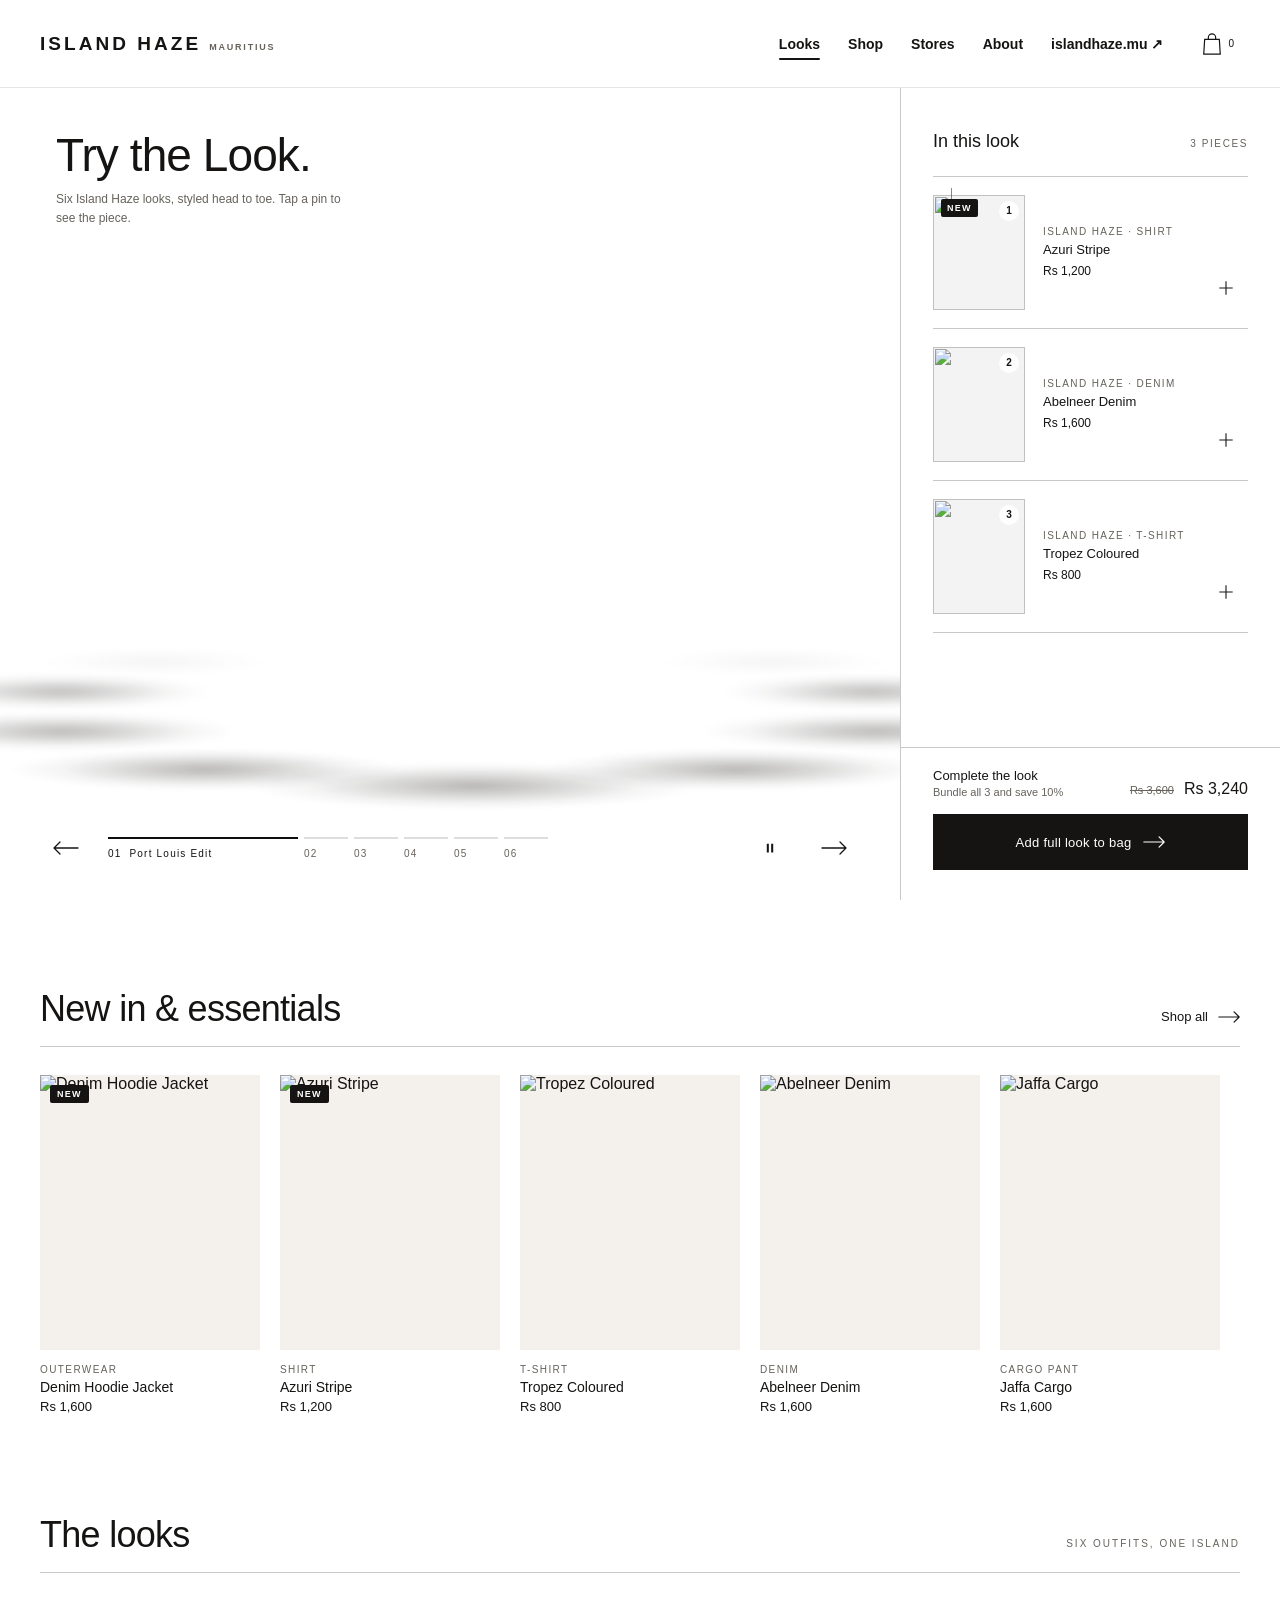
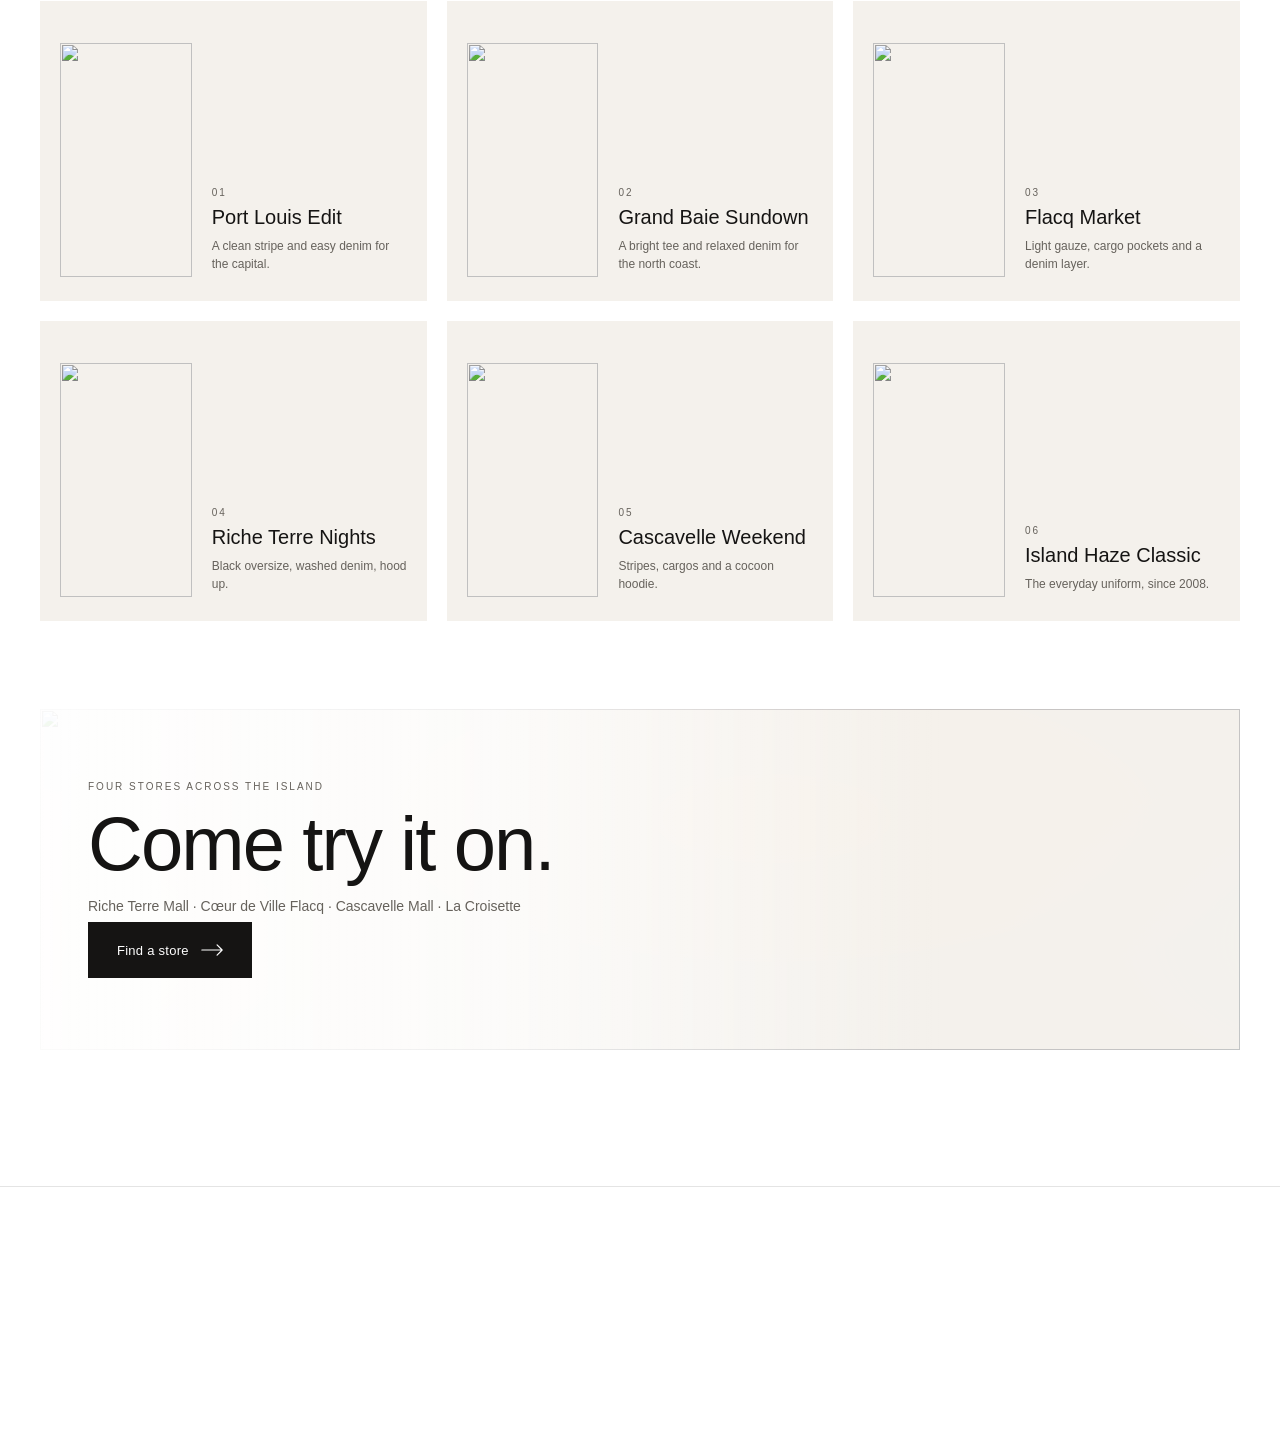
==== commit 52ed900c: "Unsplash stand-in photos, phone fixes: zero CLS, touch targets, VT fallback, runway perf - Product +" ====
--- a/index.html
+++ b/index.html
@@ -9,16 +9,17 @@
 <meta property="og:title" content="Try the Look — Island Haze Mauritius">
 <meta property="og:description" content="Six Island Haze looks, styled head to toe. Explore the runway, isolate a look, and tap a pin to see the piece.">
 <link rel="icon" href="data:image/svg+xml,%3Csvg xmlns='http://www.w3.org/2000/svg' viewBox='0 0 32 32'%3E%3Crect width='32' height='32' fill='%23151413'/%3E%3Ctext x='16' y='21' font-family='Arial' font-size='13' font-weight='700' fill='%23fff' text-anchor='middle'%3EIH%3C/text%3E%3C/svg%3E">
-<script>document.documentElement.classList.add('js');try{if(!sessionStorage.getItem('ih-intro')&&!matchMedia('(prefers-reduced-motion: reduce)').matches&&!document.prerendering){document.documentElement.classList.add('ih-intro-on')}sessionStorage.setItem('ih-intro','1')}catch(e){}</script>
+<script>document.documentElement.classList.add('js');if(!('CSSViewTransitionRule' in window)){var h=document.documentElement;h.classList.add('no-xvt');var sh=function(){h.classList.add('is-shown')};document.prerendering?document.addEventListener('prerenderingchange',sh,{once:true}):sh()}try{if(!sessionStorage.getItem('ih-intro')&&!matchMedia('(prefers-reduced-motion: reduce)').matches&&!document.prerendering){document.documentElement.classList.add('ih-intro-on')}sessionStorage.setItem('ih-intro','1')}catch(e){}</script>
 <link rel="preconnect" href="https://reel-ref-try-the-look.vercel.app" crossorigin>
+<link rel="preconnect" href="https://images.unsplash.com">
 <link rel="preload" href="https://reel-ref-try-the-look.vercel.app/assets/inter-600.woff2" as="font" type="font/woff2" crossorigin>
 <link rel="preload" as="image" href="https://reel-ref-try-the-look.vercel.app/assets/model-1-640.webp" fetchpriority="high">
-<link rel="stylesheet" href="assets/css/runway.css?v=mws1tuly">
-<link rel="stylesheet" href="assets/css/site.css?v=mws1tuly">
-<script src="assets/js/data.js?v=mws1tuly" defer></script>
-<script src="assets/js/bag.js?v=mws1tuly" defer></script>
-<script src="assets/js/site.js?v=mws1tuly" defer></script>
-<script src="assets/js/runway.js?v=mws1tuly" defer></script>
+<link rel="stylesheet" href="assets/css/runway.css?v=mws4axki">
+<link rel="stylesheet" href="assets/css/site.css?v=mws4axki">
+<script src="assets/js/data.js?v=mws4axki" defer></script>
+<script src="assets/js/bag.js?v=mws4axki" defer></script>
+<script src="assets/js/site.js?v=mws4axki" defer></script>
+<script src="assets/js/runway.js?v=mws4axki" defer></script>
 <script type="speculationrules">{"prerender":[{"where":{"and":[{"or":[{"href_matches":"*.html"},{"href_matches":"./"}]},{"not":{"selector_matches":"[target=_blank], [download]"}}]},"eagerness":"moderate"}],"prefetch":[{"where":{"and":[{"or":[{"href_matches":"*.html"},{"href_matches":"./"}]},{"not":{"selector_matches":"[target=_blank], [download]"}}]},"eagerness":"eager"}]}</script>
 </head>
 <body data-page="home">
@@ -47,28 +48,28 @@
   <section class="home-sec" aria-labelledby="new-in">
     <div class="sec-head"><h2 id="new-in">New in &amp; essentials</h2><a class="link-arrow" href="shop.html">Shop all <svg width="22" height="12" viewBox="0 0 26 14" fill="none" stroke="currentColor" stroke-width="1.4" stroke-linecap="round" stroke-linejoin="round" aria-hidden="true"><path d="M1 7h24M19 1l6 6-6 6"/></svg></a></div>
     <div class="rail"><a class="card" href="product-denim-hoodie-jacket.html" data-card="denim-hoodie-jacket" data-cat="outerwear" data-price="1600" data-stock="in" data-order="0" style="--ci:0">
-  <span class="card__media" data-vt-media><span class="ih-ph" style="--ph:#3f5e86" role="img" aria-label="Denim Hoodie Jacket"><span>Outerwear</span></span><span class="card__tag">New</span></span>
+  <span class="card__media" data-vt-media><img src="https://images.unsplash.com/photo-1570730915174-a8acdab39f71?ixlib=rb-4.1.0&amp;auto=format&amp;fit=crop&amp;crop=entropy&amp;q=70&amp;w=640&amp;h=800" srcset="https://images.unsplash.com/photo-1570730915174-a8acdab39f71?ixlib=rb-4.1.0&amp;auto=format&amp;fit=crop&amp;crop=entropy&amp;q=70&amp;w=400&amp;h=500 400w, https://images.unsplash.com/photo-1570730915174-a8acdab39f71?ixlib=rb-4.1.0&amp;auto=format&amp;fit=crop&amp;crop=entropy&amp;q=70&amp;w=640&amp;h=800 640w, https://images.unsplash.com/photo-1570730915174-a8acdab39f71?ixlib=rb-4.1.0&amp;auto=format&amp;fit=crop&amp;crop=entropy&amp;q=70&amp;w=960&amp;h=1200 960w, https://images.unsplash.com/photo-1570730915174-a8acdab39f71?ixlib=rb-4.1.0&amp;auto=format&amp;fit=crop&amp;crop=entropy&amp;q=70&amp;w=1280&amp;h=1600 1280w" sizes="(min-width: 1100px) 22vw, (min-width: 700px) 30vw, 46vw" alt="Denim Hoodie Jacket" width="600" height="750" loading="lazy" decoding="async"><span class="card__tag">New</span></span>
   <span class="card__meta"><span class="card__type">Outerwear</span><span class="card__name">Denim Hoodie Jacket</span><span class="card__price">Rs 1,600</span></span>
 </a><a class="card" href="product-azuri-stripe.html" data-card="azuri-stripe" data-cat="tops" data-price="1200" data-stock="in" data-order="1" style="--ci:1">
-  <span class="card__media" data-vt-media><span class="ih-ph" style="--ph:#4fb3c9" role="img" aria-label="Azuri Stripe"><span>Shirt</span></span><span class="card__tag">New</span></span>
+  <span class="card__media" data-vt-media><img src="https://images.unsplash.com/photo-1763403006901-9a3371dcff58?ixlib=rb-4.1.0&amp;auto=format&amp;fit=crop&amp;crop=entropy&amp;q=70&amp;w=640&amp;h=800" srcset="https://images.unsplash.com/photo-1763403006901-9a3371dcff58?ixlib=rb-4.1.0&amp;auto=format&amp;fit=crop&amp;crop=entropy&amp;q=70&amp;w=400&amp;h=500 400w, https://images.unsplash.com/photo-1763403006901-9a3371dcff58?ixlib=rb-4.1.0&amp;auto=format&amp;fit=crop&amp;crop=entropy&amp;q=70&amp;w=640&amp;h=800 640w, https://images.unsplash.com/photo-1763403006901-9a3371dcff58?ixlib=rb-4.1.0&amp;auto=format&amp;fit=crop&amp;crop=entropy&amp;q=70&amp;w=960&amp;h=1200 960w, https://images.unsplash.com/photo-1763403006901-9a3371dcff58?ixlib=rb-4.1.0&amp;auto=format&amp;fit=crop&amp;crop=entropy&amp;q=70&amp;w=1280&amp;h=1600 1280w" sizes="(min-width: 1100px) 22vw, (min-width: 700px) 30vw, 46vw" alt="Azuri Stripe" width="600" height="750" loading="lazy" decoding="async"><span class="card__tag">New</span></span>
   <span class="card__meta"><span class="card__type">Shirt</span><span class="card__name">Azuri Stripe</span><span class="card__price">Rs 1,200</span></span>
 </a><a class="card" href="product-tropez-coloured.html" data-card="tropez-coloured" data-cat="tops" data-price="800" data-stock="in" data-order="2" style="--ci:2">
-  <span class="card__media" data-vt-media><span class="ih-ph" style="--ph:#f4b23e" role="img" aria-label="Tropez Coloured"><span>T-shirt</span></span></span>
+  <span class="card__media" data-vt-media><img src="https://images.unsplash.com/photo-1416339698674-4f118dd3388b?ixlib=rb-4.1.0&amp;auto=format&amp;fit=crop&amp;crop=entropy&amp;q=70&amp;w=640&amp;h=800" srcset="https://images.unsplash.com/photo-1416339698674-4f118dd3388b?ixlib=rb-4.1.0&amp;auto=format&amp;fit=crop&amp;crop=entropy&amp;q=70&amp;w=400&amp;h=500 400w, https://images.unsplash.com/photo-1416339698674-4f118dd3388b?ixlib=rb-4.1.0&amp;auto=format&amp;fit=crop&amp;crop=entropy&amp;q=70&amp;w=640&amp;h=800 640w, https://images.unsplash.com/photo-1416339698674-4f118dd3388b?ixlib=rb-4.1.0&amp;auto=format&amp;fit=crop&amp;crop=entropy&amp;q=70&amp;w=960&amp;h=1200 960w, https://images.unsplash.com/photo-1416339698674-4f118dd3388b?ixlib=rb-4.1.0&amp;auto=format&amp;fit=crop&amp;crop=entropy&amp;q=70&amp;w=1280&amp;h=1600 1280w" sizes="(min-width: 1100px) 22vw, (min-width: 700px) 30vw, 46vw" alt="Tropez Coloured" width="600" height="750" loading="lazy" decoding="async"></span>
   <span class="card__meta"><span class="card__type">T-shirt</span><span class="card__name">Tropez Coloured</span><span class="card__price">Rs 800</span></span>
 </a><a class="card" href="product-abelneer-denim.html" data-card="abelneer-denim" data-cat="bottoms" data-price="1600" data-stock="in" data-order="3" style="--ci:3">
-  <span class="card__media" data-vt-media><span class="ih-ph" style="--ph:#6f8fb8" role="img" aria-label="Abelneer Denim"><span>Denim</span></span></span>
+  <span class="card__media" data-vt-media><img src="https://images.unsplash.com/photo-1696967648017-8a8d41bef9e8?ixlib=rb-4.1.0&amp;auto=format&amp;fit=crop&amp;crop=entropy&amp;q=70&amp;w=640&amp;h=800" srcset="https://images.unsplash.com/photo-1696967648017-8a8d41bef9e8?ixlib=rb-4.1.0&amp;auto=format&amp;fit=crop&amp;crop=entropy&amp;q=70&amp;w=400&amp;h=500 400w, https://images.unsplash.com/photo-1696967648017-8a8d41bef9e8?ixlib=rb-4.1.0&amp;auto=format&amp;fit=crop&amp;crop=entropy&amp;q=70&amp;w=640&amp;h=800 640w, https://images.unsplash.com/photo-1696967648017-8a8d41bef9e8?ixlib=rb-4.1.0&amp;auto=format&amp;fit=crop&amp;crop=entropy&amp;q=70&amp;w=960&amp;h=1200 960w, https://images.unsplash.com/photo-1696967648017-8a8d41bef9e8?ixlib=rb-4.1.0&amp;auto=format&amp;fit=crop&amp;crop=entropy&amp;q=70&amp;w=1280&amp;h=1600 1280w" sizes="(min-width: 1100px) 22vw, (min-width: 700px) 30vw, 46vw" alt="Abelneer Denim" width="600" height="750" loading="lazy" decoding="async"></span>
   <span class="card__meta"><span class="card__type">Denim</span><span class="card__name">Abelneer Denim</span><span class="card__price">Rs 1,600</span></span>
 </a><a class="card" href="product-jaffa-cargo.html" data-card="jaffa-cargo" data-cat="bottoms" data-price="1600" data-stock="in" data-order="4" style="--ci:4">
-  <span class="card__media" data-vt-media><span class="ih-ph" style="--ph:#8a7a56" role="img" aria-label="Jaffa Cargo"><span>Cargo pant</span></span></span>
+  <span class="card__media" data-vt-media><img src="https://images.unsplash.com/photo-1766575696324-5b65330f23c2?ixlib=rb-4.1.0&amp;auto=format&amp;fit=crop&amp;crop=entropy&amp;q=70&amp;w=640&amp;h=800" srcset="https://images.unsplash.com/photo-1766575696324-5b65330f23c2?ixlib=rb-4.1.0&amp;auto=format&amp;fit=crop&amp;crop=entropy&amp;q=70&amp;w=400&amp;h=500 400w, https://images.unsplash.com/photo-1766575696324-5b65330f23c2?ixlib=rb-4.1.0&amp;auto=format&amp;fit=crop&amp;crop=entropy&amp;q=70&amp;w=640&amp;h=800 640w, https://images.unsplash.com/photo-1766575696324-5b65330f23c2?ixlib=rb-4.1.0&amp;auto=format&amp;fit=crop&amp;crop=entropy&amp;q=70&amp;w=960&amp;h=1200 960w, https://images.unsplash.com/photo-1766575696324-5b65330f23c2?ixlib=rb-4.1.0&amp;auto=format&amp;fit=crop&amp;crop=entropy&amp;q=70&amp;w=1280&amp;h=1600 1280w" sizes="(min-width: 1100px) 22vw, (min-width: 700px) 30vw, 46vw" alt="Jaffa Cargo" width="600" height="750" loading="lazy" decoding="async"></span>
   <span class="card__meta"><span class="card__type">Cargo pant</span><span class="card__name">Jaffa Cargo</span><span class="card__price">Rs 1,600</span></span>
 </a><a class="card" href="product-bahamas-gauze.html" data-card="bahamas-gauze" data-cat="tops" data-price="1100" data-stock="in" data-order="5" style="--ci:5">
-  <span class="card__media" data-vt-media><span class="ih-ph" style="--ph:#e9dcc3" role="img" aria-label="Bahamas Gauze"><span>Gauze shirt</span></span></span>
+  <span class="card__media" data-vt-media><img src="https://images.unsplash.com/photo-1623413487006-54669f337144?ixlib=rb-4.1.0&amp;auto=format&amp;fit=crop&amp;crop=entropy&amp;q=70&amp;w=640&amp;h=800" srcset="https://images.unsplash.com/photo-1623413487006-54669f337144?ixlib=rb-4.1.0&amp;auto=format&amp;fit=crop&amp;crop=entropy&amp;q=70&amp;w=400&amp;h=500 400w, https://images.unsplash.com/photo-1623413487006-54669f337144?ixlib=rb-4.1.0&amp;auto=format&amp;fit=crop&amp;crop=entropy&amp;q=70&amp;w=640&amp;h=800 640w, https://images.unsplash.com/photo-1623413487006-54669f337144?ixlib=rb-4.1.0&amp;auto=format&amp;fit=crop&amp;crop=entropy&amp;q=70&amp;w=960&amp;h=1200 960w, https://images.unsplash.com/photo-1623413487006-54669f337144?ixlib=rb-4.1.0&amp;auto=format&amp;fit=crop&amp;crop=entropy&amp;q=70&amp;w=1280&amp;h=1600 1280w" sizes="(min-width: 1100px) 22vw, (min-width: 700px) 30vw, 46vw" alt="Bahamas Gauze" width="600" height="750" loading="lazy" decoding="async"></span>
   <span class="card__meta"><span class="card__type">Gauze shirt</span><span class="card__name">Bahamas Gauze</span><span class="card__price">Rs 1,100</span></span>
 </a><a class="card" href="product-boxette-moment.html" data-card="boxette-moment" data-cat="tops" data-price="1000" data-stock="out" data-order="6" style="--ci:6">
-  <span class="card__media" data-vt-media><span class="ih-ph" style="--ph:#232323" role="img" aria-label="Boxette Moment"><span>Oversize T-shirt</span></span><span class="card__tag card__tag--out">Sold out</span></span>
+  <span class="card__media" data-vt-media><img src="https://images.unsplash.com/photo-1618453292459-53424b66bb6a?ixlib=rb-4.1.0&amp;auto=format&amp;fit=crop&amp;crop=entropy&amp;q=70&amp;w=640&amp;h=800" srcset="https://images.unsplash.com/photo-1618453292459-53424b66bb6a?ixlib=rb-4.1.0&amp;auto=format&amp;fit=crop&amp;crop=entropy&amp;q=70&amp;w=400&amp;h=500 400w, https://images.unsplash.com/photo-1618453292459-53424b66bb6a?ixlib=rb-4.1.0&amp;auto=format&amp;fit=crop&amp;crop=entropy&amp;q=70&amp;w=640&amp;h=800 640w, https://images.unsplash.com/photo-1618453292459-53424b66bb6a?ixlib=rb-4.1.0&amp;auto=format&amp;fit=crop&amp;crop=entropy&amp;q=70&amp;w=960&amp;h=1200 960w, https://images.unsplash.com/photo-1618453292459-53424b66bb6a?ixlib=rb-4.1.0&amp;auto=format&amp;fit=crop&amp;crop=entropy&amp;q=70&amp;w=1280&amp;h=1600 1280w" sizes="(min-width: 1100px) 22vw, (min-width: 700px) 30vw, 46vw" alt="Boxette Moment" width="600" height="750" loading="lazy" decoding="async"><span class="card__tag card__tag--out">Sold out</span></span>
   <span class="card__meta"><span class="card__type">Oversize T-shirt</span><span class="card__name">Boxette Moment</span><span class="card__price">Rs 1,000</span></span>
 </a><a class="card" href="product-cocoon-freedom.html" data-card="cocoon-freedom" data-cat="outerwear" data-price="1600" data-stock="out" data-order="7" style="--ci:7">
-  <span class="card__media" data-vt-media><span class="ih-ph" style="--ph:#f2d43a" role="img" aria-label="Cocoon Freedom"><span>Oversize hoodie</span></span><span class="card__tag card__tag--out">Sold out</span></span>
+  <span class="card__media" data-vt-media><img src="https://images.unsplash.com/photo-1554967769-1f961137e9c1?ixlib=rb-4.1.0&amp;auto=format&amp;fit=crop&amp;crop=entropy&amp;q=70&amp;w=640&amp;h=800" srcset="https://images.unsplash.com/photo-1554967769-1f961137e9c1?ixlib=rb-4.1.0&amp;auto=format&amp;fit=crop&amp;crop=entropy&amp;q=70&amp;w=400&amp;h=500 400w, https://images.unsplash.com/photo-1554967769-1f961137e9c1?ixlib=rb-4.1.0&amp;auto=format&amp;fit=crop&amp;crop=entropy&amp;q=70&amp;w=640&amp;h=800 640w, https://images.unsplash.com/photo-1554967769-1f961137e9c1?ixlib=rb-4.1.0&amp;auto=format&amp;fit=crop&amp;crop=entropy&amp;q=70&amp;w=960&amp;h=1200 960w, https://images.unsplash.com/photo-1554967769-1f961137e9c1?ixlib=rb-4.1.0&amp;auto=format&amp;fit=crop&amp;crop=entropy&amp;q=70&amp;w=1280&amp;h=1600 1280w" sizes="(min-width: 1100px) 22vw, (min-width: 700px) 30vw, 46vw" alt="Cocoon Freedom" width="600" height="750" loading="lazy" decoding="async"><span class="card__tag card__tag--out">Sold out</span></span>
   <span class="card__meta"><span class="card__type">Oversize hoodie</span><span class="card__name">Cocoon Freedom</span><span class="card__price">Rs 1,600</span></span>
 </a></div>
   </section>
@@ -95,7 +96,7 @@
     </a></div>
   </section>
   <section class="home-sec home-stores" aria-labelledby="visit">
-    <div class="haze-band" aria-hidden="true"></div>
+    <div class="haze-band" aria-hidden="true"><img src="https://images.unsplash.com/photo-1513415277900-a62401e19be4?ixlib=rb-4.1.0&amp;auto=format&amp;fit=crop&amp;crop=entropy&amp;q=70&amp;w=1600&amp;h=700" alt="" loading="lazy" decoding="async" width="1600" height="700"></div>
     <div class="home-stores__in">
       <p class="page-kicker">Four stores across the island</p>
       <h2 id="visit">Come try it on.</h2>
@@ -109,7 +110,7 @@
   <nav class="foot-col" aria-label="Explore"><h2>Explore</h2><a href="./">Try the Look</a><a href="shop.html">Shop all</a><a href="bag.html">Styling bag</a></nav>
   <nav class="foot-col" aria-label="Visit"><h2>Visit</h2><a href="stores.html">Stores</a><a href="about.html">About</a><a href="https://islandhaze.mu/" target="_blank" rel="noopener noreferrer">islandhaze.mu <span aria-hidden="true">↗</span></a></nav>
   <nav class="foot-col" aria-label="Follow"><h2>Follow</h2><a href="https://www.instagram.com/island.haze/" target="_blank" rel="noopener noreferrer">Instagram <span aria-hidden="true">↗</span></a><a href="https://www.facebook.com/islandhaze.mu" target="_blank" rel="noopener noreferrer">Facebook <span aria-hidden="true">↗</span></a></nav>
-  <p class="foot-note">Prices are for reference. Buy in store or on islandhaze.mu.</p>
+  <p class="foot-note">Prices are for reference. Buy in store or on islandhaze.mu. Stand-in photos via <a href="about.html#credits">Unsplash</a>.</p>
 </footer>
 <dialog id="menu-dialog" class="menu" aria-label="Menu">
   <div class="menu-top"><span class="brand">ISLAND HAZE</span><button type="button" class="menu-close" data-close-menu aria-label="Close menu">×</button></div>
--- a/assets/css/runway.css
+++ b/assets/css/runway.css
@@ -380,3 +380,9 @@
   .is-added .rw__add .rw__i-check path { stroke-dashoffset: 0 }
   .rw--js .rw__title, .rw--js .rw__sub, .rw--js .rw__panel-head { transition: none !important }
 }
+
+/* Reserve the frame before the element upgrades so later sections never jump (CLS). Mirrors measure(). */
+runway-section:not(.rw--js) { min-height: max(380px, calc(100svh - 88px)) }
+@media (max-width: 749px) { runway-section:not(.rw--js) { min-height: 109svh } }
+
+@media (pointer: coarse) { .rw__name { display: inline-block; padding: 9px 0; margin: -9px 0; background-position: 0 calc(100% - 9px) } }
--- a/assets/css/site.css
+++ b/assets/css/site.css
@@ -80,9 +80,11 @@
 ::view-transition-group(product-media) { animation-duration: .75s; animation-timing-function: var(--ease); z-index: 10 }
 ::view-transition-old(product-media), ::view-transition-new(product-media) { height: 100%; object-fit: cover; animation-duration: .75s }
 ::view-transition-group(*) { animation-timing-function: var(--ease) }
-@supports not (view-transition-name: none) {
-  main { animation: vt-in .7s var(--ease) both }
-}
+/* Browsers without cross-document View Transitions get a soft fade-up of the page body instead. */
+.no-xvt main, .no-xvt .site-footer { opacity: 0 }
+.no-xvt.is-shown main, .no-xvt.is-shown .site-footer { opacity: 1; animation: vt-in-soft .7s var(--ease) backwards }
+/* Starts at .02 rather than 0 so the first paint still counts as contentful (LCP). */
+@keyframes vt-in-soft { from { opacity: .02; transform: translate3d(0, 26px, 0) } }
 
 /* =========================================================
    Header + menu
@@ -207,7 +209,19 @@
   radial-gradient(30% 50% at 85% 60%, color-mix(in srgb, var(--lagoon) 50%, transparent), transparent 70%);
   animation: haze-drift 18s ease-in-out infinite alternate; will-change: transform }
 @keyframes haze-drift { from { transform: translate3d(-8%, 0, 0) } to { transform: translate3d(8%, -4%, 0) } }
-.haze-band--about { position: relative; inset: auto; height: 180px; margin: 0 0 48px }
+.haze-band.haze-band--about { position: relative; inset: auto; height: 180px; margin: 0 0 48px }
+.haze-band > img { position: absolute; inset: 0; width: 100%; height: 100%; object-fit: cover; opacity: .9; transform: scale(1.04); transition: opacity 1.2s var(--ease), transform 2.4s var(--ease) }
+.haze-band::before { z-index: 1; mix-blend-mode: soft-light; opacity: .9 }
+.haze-band::after { content: ""; position: absolute; inset: 0; z-index: 1; background: linear-gradient(90deg, rgb(255 255 255/.92) 0%, rgb(255 255 255/.72) 38%, rgb(255 255 255/0) 75%) }
+.haze-band--about::after { background: linear-gradient(0deg, rgb(255 255 255/.25), transparent 60%) }
+.haze-band.haze-band--about { height: clamp(200px, 32vw, 380px) }
+.in .haze-band > img, .haze-band > img { transform: scale(1) }
+.pdp__credit { font-size: 11px; color: var(--muted); margin: 18px 0 0 }
+.pdp__credit a, .credits a:not(.u) { color: inherit; text-decoration: underline; text-underline-offset: 2px }
+.credits { margin: 72px 0 0; padding-top: 28px; border-top: 1px solid var(--line, #e5e5e5); font-size: 13px; color: var(--muted) }
+.credits h2 { font-size: 13px; font-weight: 500; letter-spacing: .12em; text-transform: uppercase; color: var(--ink, #151413); margin: 0 0 10px }
+.credits ul { list-style: none; padding: 0; margin: 12px 0 0; display: grid; grid-template-columns: repeat(auto-fill, minmax(220px, 1fr)); gap: 6px 24px }
+.foot-note a { color: inherit; text-decoration: underline }
 
 /* Product cards */
 .card { display: flex; flex-direction: column; gap: 14px; min-width: 0 }
@@ -397,3 +411,18 @@
   ::view-transition-group(*), ::view-transition-old(*), ::view-transition-new(*) { animation: none !important }
   #bag-status { transition: none }
 }
+
+/* Touch: give small text links a 40px+ hit area without changing the visual layout. */
+@media (pointer: coarse) {
+  .foot-col a { display: block; padding: 11px 0; margin: -6px 0; background-position: 0 calc(100% - 11px) }
+  .brand { padding: 12px 0 }
+  .link-btn { min-height: 44px }
+  .foot-note a { display: inline-block; padding: 12px 2px; margin: -12px 0 }
+  .link-arrow, .bag-line__name, .bag-line__ext { display: inline-block; padding: 10px 0; margin: -10px 0 }
+}
+
+/* Stores band: copy sits above the photo wash; on phones the wash runs top→bottom behind the stacked copy. */
+.home-stores__in { z-index: 2 }
+@media (max-width: 749px) {
+  .home-stores .haze-band::after { background: linear-gradient(180deg, rgb(255 255 255/.94) 0%, rgb(255 255 255/.86) 62%, rgb(255 255 255/.1) 100%) }
+}
